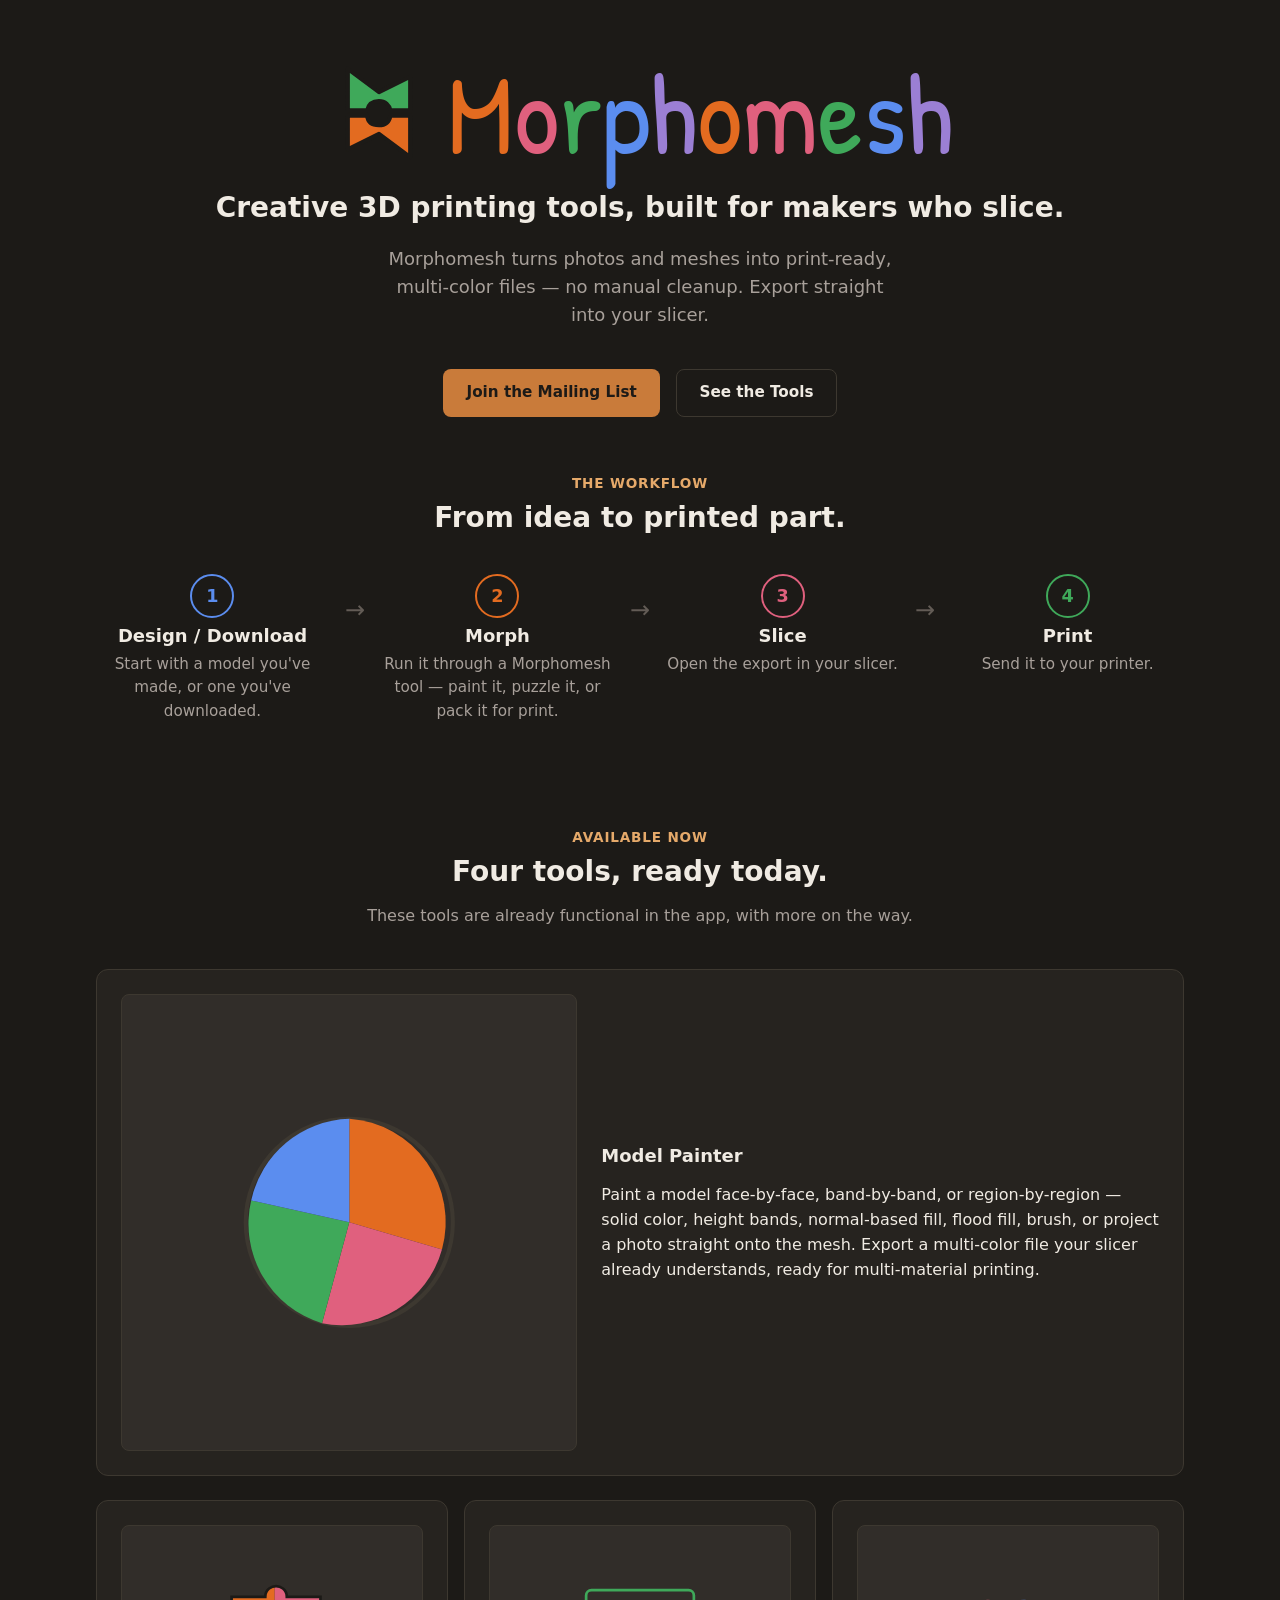
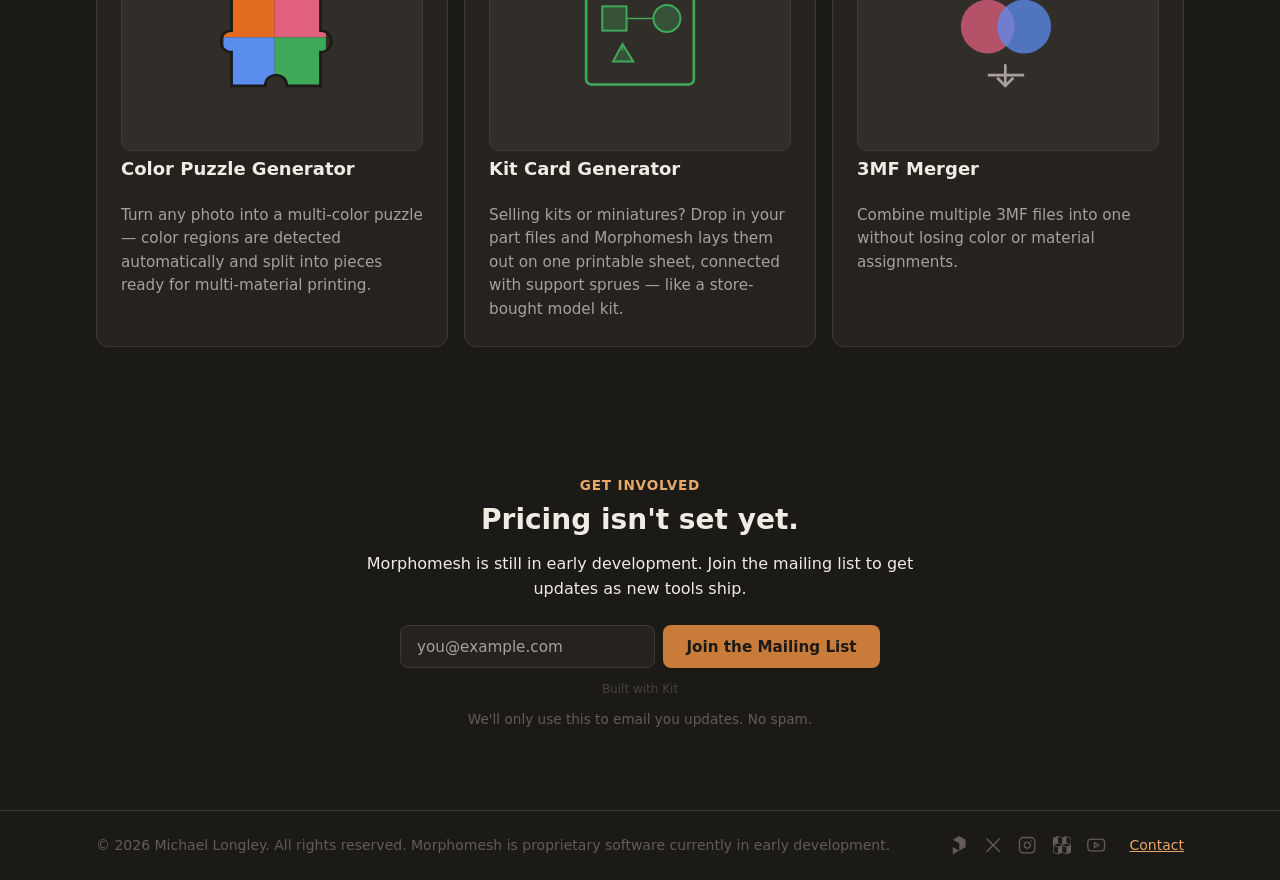
==== index.html @ 38bae223 "Initial commit: morphomesh placeholder marketing site Static no-build-step site ready for GitHub Pag" ====
<!doctype html>
<html lang="en">
<head>
  <meta charset="UTF-8" />
  <meta name="viewport" content="width=device-width, initial-scale=1" />
  <title>Morphomesh — Creative 3D Printing Tools</title>
  <meta name="description" content="Morphomesh is a set of creative 3D printing tools — multi-color painting, photo-to-puzzle, and kit-card layout — built for makers who slice." />

  <!-- Open Graph (og-image asset pending — add assets/og-image.png, 1200x630, once real branding exists) -->
  <meta property="og:title" content="Morphomesh — Creative 3D Printing Tools" />
  <meta property="og:description" content="Creative 3D printing tools: multi-color painting, photo-to-puzzle, and kit-card layout." />
  <meta property="og:type" content="website" />
  <meta name="twitter:card" content="summary" />

  <link rel="icon" type="image/svg+xml" href="assets/favicon-mark.svg" />
  <!-- TODO: add assets/apple-touch-icon.png (180x180) and assets/favicon.ico once real branding/logo exists -->
  <link rel="canonical" href="https://morphomesh.com/" />

  <link rel="preconnect" href="https://fonts.googleapis.com" />
  <link rel="preconnect" href="https://fonts.gstatic.com" crossorigin />
  <link rel="stylesheet" href="https://fonts.googleapis.com/css2?family=Patrick+Hand&display=swap" />

  <link rel="stylesheet" href="css/tokens.css" />
  <link rel="stylesheet" href="css/base.css" />
  <link rel="stylesheet" href="css/layout.css" />
  <link rel="stylesheet" href="css/components.css" />
</head>
<body>
  <a class="skip-link" href="#main">Skip to content</a>

  <header class="site-header">
    <div class="container">
      <a class="brand" href="#top">
        <svg class="brand-mark" viewBox="0 0 400 500" aria-hidden="true" xmlns="http://www.w3.org/2000/svg">
          <g stroke="currentColor" stroke-width="16" stroke-linecap="round" stroke-linejoin="round" fill="none">
            <path d="M 320,240 V 110 L 200,170 80,80 v 160 h 74 c 5.71703,-23.64924 20.8207,-35.92956 45.67351,-35.92956 24.85281,0 40.11394,16.49287 44.32649,35.92956 z" />
            <path d="M 320,260 V 420 L 200,330 80,390 V 260 h 74 c 3.00897,26.35731 20.92062,37.14212 45.77343,37.14212 24.85281,0 39.41223,-10.78481 44.22657,-37.14212 z" />
          </g>
        </svg>
        <span class="brand-wordmark">Morphomesh</span>
      </a>
      <nav class="site-nav" aria-label="Primary">
        <span class="pill">Coming Soon</span>
        <details class="nav-disclosure">
          <summary aria-label="Open navigation">&#9776;</summary>
          <div class="nav-links">
            <a href="#tools">Tools</a>
            <a href="#early-access">Updates</a>
          </div>
        </details>
      </nav>
    </div>
  </header>

  <main id="main">
    <section id="top" class="hero">
      <div class="container hero-container">
        <div class="hero-brand">
          <div class="hero-logo" aria-hidden="true">
            <svg viewBox="0 0 400 500" xmlns="http://www.w3.org/2000/svg">
              <g stroke="var(--mm-charcoal)" stroke-width="16" stroke-linecap="round" stroke-linejoin="round">
                <path d="M 320,240 V 110 L 200,170 80,80 v 160 h 74 c 5.71703,-23.64924 20.8207,-35.92956 45.67351,-35.92956 24.85281,0 40.11394,16.49287 44.32649,35.92956 z" fill="var(--mm-print-teal)" />
                <path d="M 320,260 V 420 L 200,330 80,390 V 260 h 74 c 3.00897,26.35731 20.92062,37.14212 45.77343,37.14212 24.85281,0 39.41223,-10.78481 44.22657,-37.14212 z" fill="var(--mm-print-amber)" />
              </g>
            </svg>
          </div>
          <h1 class="hero-wordmark">
            <span aria-hidden="true"><span>M</span><span>o</span><span>r</span><span>p</span><span>h</span><span>o</span><span>m</span><span>e</span><span>s</span><span>h</span></span>
            <span class="visually-hidden">Morphomesh</span>
          </h1>
        </div>
        <p class="hero-tagline">Creative 3D printing tools, built for makers who slice.</p>
        <p class="hero-desc">Morphomesh turns photos and meshes into print-ready, multi-color files — no manual cleanup. Export straight into your slicer.</p>
        <div class="hero-actions">
          <a class="btn btn-primary" href="#early-access">Join the Mailing List</a>
          <a class="btn btn-secondary" href="#tools">See the Tools</a>
        </div>
      </div>
    </section>

    <section id="workflow">
      <div class="container">
        <div class="section-head">
          <span class="eyebrow">The Workflow</span>
          <h2>From idea to printed part.</h2>
        </div>
        <div class="workflow-steps">
          <div class="workflow-step">
            <span class="workflow-num workflow-num--blue">1</span>
            <h3>Design / Download</h3>
            <p>Start with a model you've made, or one you've downloaded.</p>
          </div>
          <span class="workflow-arrow" aria-hidden="true">&rarr;</span>
          <div class="workflow-step">
            <span class="workflow-num workflow-num--amber">2</span>
            <h3>Morph</h3>
            <p>Run it through a Morphomesh tool — paint it, puzzle it, or pack it for print.</p>
          </div>
          <span class="workflow-arrow" aria-hidden="true">&rarr;</span>
          <div class="workflow-step">
            <span class="workflow-num workflow-num--coral">3</span>
            <h3>Slice</h3>
            <p>Open the export in your slicer.</p>
          </div>
          <span class="workflow-arrow" aria-hidden="true">&rarr;</span>
          <div class="workflow-step">
            <span class="workflow-num workflow-num--teal">4</span>
            <h3>Print</h3>
            <p>Send it to your printer.</p>
          </div>
        </div>
      </div>
    </section>

    <section id="tools">
      <div class="container">
        <div class="section-head">
          <span class="eyebrow">Available Now</span>
          <h2>Four tools, ready today.</h2>
          <p>These tools are already functional in the app, with more on the way.</p>
        </div>

        <div class="card tool-featured">
          <div class="tool-card-art" aria-hidden="true" style="aspect-ratio: 1;">
            <svg viewBox="0 0 100 100" fill="none" xmlns="http://www.w3.org/2000/svg">
              <circle cx="50" cy="50" r="38" fill="none" stroke="var(--border)" stroke-width="1.5" />
              <path d="M50 12 A38 38 0 0 1 84 60 L50 50 Z" fill="var(--mm-print-amber)" />
              <path d="M84 60 A38 38 0 0 1 40 87 L50 50 Z" fill="var(--mm-print-coral)" />
              <path d="M40 87 A38 38 0 0 1 14 42 L50 50 Z" fill="var(--mm-print-teal)" />
              <path d="M14 42 A38 38 0 0 1 50 12 L50 50 Z" fill="var(--mm-print-blue)" />
            </svg>
          </div>
          <div class="tool-card-copy">
            <div class="tool-card-head">
              <h3>Model Painter</h3>
            </div>
            <p>Paint a model face-by-face, band-by-band, or region-by-region — solid color, height bands, normal-based fill, flood fill, brush, or project a photo straight onto the mesh. Export a multi-color file your slicer already understands, ready for multi-material printing.</p>
          </div>
        </div>

        <div class="tool-grid">
          <div class="card tool-card">
            <div class="tool-card-art" aria-hidden="true">
              <svg viewBox="0 0 100 100" xmlns="http://www.w3.org/2000/svg" role="img" aria-label="Illustration representing a multi-color puzzle split into regions">
                <defs>
                  <clipPath id="puzzle-clip">
                    <path d="M20 20h25c0-6 5-8 8-8s8 2 8 8h25v25c6 0 8 5 8 8s-2 8-8 8v25H61c0-6-5-8-8-8s-8 2-8 8H20V61c-6 0-8-5-8-8s2-8 8-8V20z" />
                  </clipPath>
                </defs>
                <g clip-path="url(#puzzle-clip)">
                  <rect x="14" y="12" width="38" height="38" fill="var(--mm-print-amber)" />
                  <rect x="52" y="12" width="38" height="38" fill="var(--mm-print-coral)" />
                  <rect x="14" y="50" width="38" height="38" fill="var(--mm-print-blue)" />
                  <rect x="52" y="50" width="38" height="38" fill="var(--mm-print-teal)" />
                </g>
                <path d="M20 20h25c0-6 5-8 8-8s8 2 8 8h25v25c6 0 8 5 8 8s-2 8-8 8v25H61c0-6-5-8-8-8s-8 2-8 8H20V61c-6 0-8-5-8-8s2-8 8-8V20z" stroke="var(--mm-charcoal)" stroke-width="2" fill="none" />
              </svg>
            </div>
            <div class="tool-card-head">
              <h3>Color Puzzle Generator</h3>
            </div>
            <p>Turn any photo into a multi-color puzzle — color regions are detected automatically and split into pieces ready for multi-material printing.</p>
          </div>

          <div class="card tool-card">
            <div class="tool-card-art tool-card-art--teal" aria-hidden="true">
              <svg viewBox="0 0 100 100" fill="none" xmlns="http://www.w3.org/2000/svg" role="img" aria-label="Illustration representing parts laid out on a printable sheet">
                <rect x="10" y="15" width="80" height="70" rx="4" stroke="currentColor" stroke-width="2" />
                <rect x="22" y="27" width="18" height="18" stroke="currentColor" stroke-width="1.5" fill="currentColor" fill-opacity="0.3" />
                <circle cx="70" cy="36" r="10" stroke="currentColor" stroke-width="1.5" fill="currentColor" fill-opacity="0.3" />
                <polygon points="30,68 45,68 37,55" stroke="currentColor" stroke-width="1.5" fill="currentColor" fill-opacity="0.3" />
                <line x1="40" y1="36" x2="60" y2="36" stroke="currentColor" stroke-width="1" />
                <line x1="37" y1="60" x2="37" y2="55" stroke="currentColor" stroke-width="1" />
              </svg>
            </div>
            <div class="tool-card-head">
              <h3>Kit Card Generator</h3>
            </div>
            <p>Selling kits or miniatures? Drop in your part files and Morphomesh lays them out on one printable sheet, connected with support sprues — like a store-bought model kit.</p>
          </div>

          <div class="card tool-card">
            <div class="tool-card-art" aria-hidden="true">
              <svg viewBox="0 0 100 100" xmlns="http://www.w3.org/2000/svg" role="img" aria-label="Illustration representing two files merging into one">
                <circle cx="35" cy="42" r="20" fill="var(--mm-print-coral)" fill-opacity="0.75" />
                <circle cx="62" cy="42" r="20" fill="var(--mm-print-blue)" fill-opacity="0.75" />
                <path d="M35 78 L62 78" stroke="var(--text-muted)" stroke-width="2" fill="none" />
                <path d="M48 70 l0 16 M42 80 l6 6 6 -6" stroke="var(--text-muted)" stroke-width="2" fill="none" />
              </svg>
            </div>
            <div class="tool-card-head">
              <h3>3MF Merger</h3>
            </div>
            <p>Combine multiple 3MF files into one without losing color or material assignments.</p>
          </div>
        </div>
      </div>
    </section>

    <section id="early-access" class="early-access">
      <div class="container">
        <span class="eyebrow">Get Involved</span>
        <h2>Pricing isn't set yet.</h2>
        <p>Morphomesh is still in early development. Join the mailing list to get updates as new tools ship.</p>

        <script src="https://f.convertkit.com/ckjs/ck.5.js"></script>
        <form action="https://app.kit.com/forms/9769338/subscriptions" class="seva-form formkit-form" method="post" data-sv-form="9769338" data-uid="7a03fa3724" data-format="inline" data-version="5" data-options="{&quot;settings&quot;:{&quot;after_subscribe&quot;:{&quot;action&quot;:&quot;message&quot;,&quot;success_message&quot;:&quot;Success! Now check your email to confirm your subscription.&quot;,&quot;redirect_url&quot;:&quot;&quot;},&quot;analytics&quot;:{&quot;google&quot;:null,&quot;fathom&quot;:null,&quot;facebook&quot;:null,&quot;segment&quot;:null,&quot;pinterest&quot;:null,&quot;sparkloop&quot;:null,&quot;googletagmanager&quot;:null},&quot;modal&quot;:{&quot;trigger&quot;:&quot;timer&quot;,&quot;scroll_percentage&quot;:null,&quot;timer&quot;:5,&quot;devices&quot;:&quot;all&quot;,&quot;show_once_every&quot;:15},&quot;powered_by&quot;:{&quot;show&quot;:true,&quot;url&quot;:&quot;https://kit.com/features/forms?utm_campaign=poweredby&amp;utm_content=form&amp;utm_medium=referral&amp;utm_source=dynamic&quot;},&quot;recaptcha&quot;:{&quot;enabled&quot;:false},&quot;return_visitor&quot;:{&quot;action&quot;:&quot;show&quot;,&quot;custom_content&quot;:&quot;&quot;},&quot;slide_in&quot;:{&quot;display_in&quot;:&quot;bottom_right&quot;,&quot;trigger&quot;:&quot;timer&quot;,&quot;scroll_percentage&quot;:null,&quot;timer&quot;:5,&quot;devices&quot;:&quot;all&quot;,&quot;show_once_every&quot;:15},&quot;sticky_bar&quot;:{&quot;display_in&quot;:&quot;top&quot;,&quot;trigger&quot;:&quot;timer&quot;,&quot;scroll_percentage&quot;:null,&quot;timer&quot;:5,&quot;devices&quot;:&quot;all&quot;,&quot;show_once_every&quot;:15}},&quot;version&quot;:&quot;5&quot;}" min-width="400 500 600 700 800">
          <div data-style="clean">
            <ul class="formkit-alert formkit-alert-error" data-element="errors" data-group="alert"></ul>
            <div data-element="fields" data-stacked="false" class="seva-fields formkit-fields">
              <div class="formkit-field">
                <input class="formkit-input" name="email_address" aria-label="Email Address" placeholder="you@example.com" required type="email">
              </div>
              <button data-element="submit" class="formkit-submit btn btn-primary">
                <span class="formkit-spinner"><span></span><span></span><span></span></span>
                <span>Join the Mailing List</span>
              </button>
            </div>
            <div class="formkit-powered-by-convertkit-container">
              <a href="https://kit.com/features/forms?utm_campaign=poweredby&amp;utm_content=form&amp;utm_medium=referral&amp;utm_source=dynamic" data-element="powered-by" class="formkit-powered-by-convertkit" data-variant="dark" target="_blank" rel="nofollow noopener">Built with Kit</a>
            </div>
          </div>
        </form>
        <p class="privacy-note">We'll only use this to email you updates. No spam.</p>
      </div>
    </section>
  </main>

  <footer class="site-footer">
    <div class="container">
      <span>&copy; <span id="year">2026</span> Michael Longley. All rights reserved. Morphomesh is proprietary software currently in early development.</span>
      <div class="footer-links">
        <div class="social-links" aria-label="Morphomesh on social media">
          <a href="https://www.printables.com/@Morphomesh_5211551" target="_blank" rel="noopener" aria-label="Morphomesh on Printables">
            <svg viewBox="0 0 24.344 35" fill="currentColor" aria-hidden="true">
              <path d="m0 35 12.172-7L0 21ZM12.172 0 0 7l12.172 7v14l12.172-7V7Z" />
            </svg>
          </a>
          <a href="https://x.com/Morphomesh" target="_blank" rel="noopener" aria-label="Morphomesh on X">
            <svg viewBox="0 0 24 24" fill="none" stroke="currentColor" stroke-width="1.75" stroke-linecap="round" stroke-linejoin="round" aria-hidden="true">
              <path d="M4 4 L20 20" />
              <path d="M20 4 L4 20" />
            </svg>
          </a>
          <a href="https://www.instagram.com/morphomesh/" target="_blank" rel="noopener" aria-label="Morphomesh on Instagram">
            <svg viewBox="0 0 24 24" fill="none" stroke="currentColor" stroke-width="1.75" stroke-linecap="round" stroke-linejoin="round" aria-hidden="true">
              <rect x="2" y="2" width="20" height="20" rx="5" />
              <path d="M16 11.37A4 4 0 1 1 12.63 8 4 4 0 0 1 16 11.37z" />
              <line x1="17.5" y1="6.5" x2="17.51" y2="6.5" />
            </svg>
          </a>
          <a href="https://makerworld.com/en/@Morphomesh" target="_blank" rel="noopener" aria-label="Morphomesh on MakerWorld">
            <svg viewBox="0 0 22 22" fill="currentColor" aria-hidden="true">
              <path d="M16.3805 0.123209L21.4423 2.10813L22 2.32835V19.6716L21.4423 19.8919L16.3805 21.8768L16.0613 22L15.7431 21.8768L10.9995 20.0248L6.25693 21.8768L5.93771 22L5.61946 21.8768L0.557664 19.8919L0 19.6716V2.32835L0.557664 2.10813L5.61946 0.123209L5.93771 0L6.25693 0.123209L10.9995 1.97619L15.7431 0.123209L16.0613 0L16.3805 0.123209ZM0.858394 19.0634L5.92019 21.0473V13.8935L0.858394 11.9173V19.0634ZM10.9908 19.0634L16.0526 21.0473V13.8935L10.9908 11.9173V19.0634ZM1.1854 10.9035L0.946959 11.0005L1.1854 11.0975L5.92895 12.9495L10.6725 11.0975L10.9109 11.0005L10.6725 10.9035L5.92895 9.05049L1.1854 10.9035ZM11.31 10.9035L11.0706 11.0005L11.31 11.0975L16.0526 12.9495L20.7961 11.0975L21.0355 11.0005L20.7961 10.9035L16.0526 9.05049L11.31 10.9035ZM5.92019 8.10654L10.982 10.0827V2.92887L5.92019 0.943952V8.10654ZM16.0526 8.10654L21.1144 10.0827V2.92887L16.0526 0.943952V8.10654Z" />
            </svg>
          </a>
          <a href="https://youtube.com/@morphomesh" target="_blank" rel="noopener" aria-label="Morphomesh on YouTube">
            <svg viewBox="0 0 24 24" fill="none" stroke="currentColor" stroke-width="1.75" stroke-linecap="round" stroke-linejoin="round" aria-hidden="true">
              <path d="M22.54 6.42a2.78 2.78 0 0 0-1.94-2C18.88 4 12 4 12 4s-6.88 0-8.6.46a2.78 2.78 0 0 0-1.94 2A29 29 0 0 0 1 11.75a29 29 0 0 0 .46 5.33A2.78 2.78 0 0 0 3.4 19c1.72.46 8.6.46 8.6.46s6.88 0 8.6-.46a2.78 2.78 0 0 0 1.94-2 29 29 0 0 0 .46-5.25 29 29 0 0 0-.46-5.33z" />
              <polygon points="9.75 15.02 15.5 11.75 9.75 8.48 9.75 15.02" />
            </svg>
          </a>
        </div>
        <a href="mailto:morphomesh3d@gmail.com">Contact</a>
      </div>
    </div>
  </footer>

  <script src="js/main.js"></script>
</body>
</html>
---- css/tokens.css ----
/*
 * Morphomesh — Design Tokens (marketing site)
 * Palette ported from the app's own theme so the site matches the real product.
 */

:root {
  /* Shared neutrals */
  --mm-charcoal:    #1C1A17;
  --mm-surface:     #26231F;
  --mm-raised:      #312D29;
  --mm-border:      #3D3830;
  --mm-cream:       #F0EBE3;
  --mm-muted:       #A8A09A;
  --mm-dim:         #635C56;

  /* Forge Amber accent — the brand color, reserved for interactive elements
     (buttons, links, focus states) so it stays consistent with the app */
  --mm-amber:       #C97B3A;
  --mm-amber-deep:  #A8612A;
  --mm-amber-wash:  #3B2A1A;
  --mm-amber-light: #E5A96A;

  /* Print palette — decorative only (illustrations, icons, badges). Never
     used on buttons/links/focus states; those stay Forge Amber, so this
     palette is free to diverge from the app's real theme.
     --mm-print-amber now carries the logo's muted orange (was #C97B3A,
     matching Forge Amber) so the site doesn't carry two competing oranges.
     --mm-print-teal was retired in favor of a muted green (used by the
     logo mark), matched to the rest of the palette's saturation/lightness. */
  --mm-print-amber:  #E36B20;
  --mm-print-coral:  #E0607E;
  --mm-print-teal:   #3FA95A;
  --mm-print-blue:   #5B8DEF;
  --mm-print-violet: #9B7FD4;

  /* Semantic aliases */
  --bg:             var(--mm-charcoal);
  --surface:        var(--mm-surface);
  --surface-raised: var(--mm-raised);
  --border:         var(--mm-border);
  --text:           var(--mm-cream);
  --text-muted:     var(--mm-muted);
  --text-dim:       var(--mm-dim);
  --accent:         var(--mm-amber);
  --accent-hover:   var(--mm-amber-deep);
  --accent-wash:    var(--mm-amber-wash);
  --accent-text:    var(--mm-amber-light);

  /* Type */
  --font-heading: "Inter", "DM Sans", system-ui, sans-serif;
  --font-body: "IBM Plex Sans", "Outfit", system-ui, sans-serif;
  --font-wordmark: "Patrick Hand", "Segoe Print", "Bradley Hand", cursive;

  --radius-box: 0.75rem;
  --radius-btn: 0.5rem;
  --radius-badge: 0.375rem;

  /* Spacing scale */
  --space-1: 0.5rem;
  --space-2: 1rem;
  --space-3: 1.5rem;
  --space-4: 2.5rem;
  --space-5: 4rem;
  --space-6: 6rem;

  color-scheme: dark;
}
---- css/base.css ----
*, *::before, *::after {
  box-sizing: border-box;
}

html {
  -webkit-text-size-adjust: 100%;
}

body {
  margin: 0;
  background: var(--bg);
  color: var(--text);
  font-family: var(--font-body);
  line-height: 1.55;
  font-size: 16px;
}

h1, h2, h3 {
  font-family: var(--font-heading);
  line-height: 1.15;
  margin: 0 0 var(--space-2);
  color: var(--text);
}

h1 { font-size: clamp(2rem, 5vw, 3.5rem); font-weight: 700; }
h2 { font-size: 1.75rem; font-weight: 600; }
h3 { font-size: 1.125rem; font-weight: 600; }

p { margin: 0 0 var(--space-2); }

a {
  color: var(--accent-text);
}

a:hover { color: var(--accent); }

img, svg { max-width: 100%; display: block; }

ul { padding-left: 1.25rem; }

::selection {
  background: var(--accent-wash);
  color: var(--text);
}

/* Focus visibility */
a:focus-visible,
button:focus-visible,
input:focus-visible,
summary:focus-visible {
  outline: 2px solid var(--accent);
  outline-offset: 2px;
}

.skip-link {
  position: absolute;
  left: -999px;
  top: auto;
  background: var(--surface);
  color: var(--text);
  padding: var(--space-1) var(--space-2);
  border-radius: var(--radius-btn);
  border: 1px solid var(--border);
  z-index: 100;
}

.skip-link:focus {
  left: var(--space-2);
  top: var(--space-2);
}

.visually-hidden {
  position: absolute;
  width: 1px;
  height: 1px;
  overflow: hidden;
  clip: rect(0 0 0 0);
  white-space: nowrap;
}
---- css/layout.css ----
.container {
  width: 100%;
  max-width: 1120px;
  margin: 0 auto;
  padding: 0 var(--space-2);
}

section {
  padding: var(--space-5) 0;
}

/* ─── Header ─────────────────────────────────────────────────────────── */

.site-header {
  position: fixed;
  top: 0;
  left: 0;
  right: 0;
  z-index: 50;
  background: rgba(28, 26, 23, 0.9);
  backdrop-filter: blur(8px);
  border-bottom: 1px solid var(--border);
  transform: translateY(-100%);
  opacity: 0;
  visibility: hidden;
  transition: transform 0.25s ease, opacity 0.25s ease, visibility 0s linear 0.25s;
}

.site-header.is-visible {
  transform: translateY(0);
  opacity: 1;
  visibility: visible;
  transition: transform 0.25s ease, opacity 0.25s ease;
}

@media (prefers-reduced-motion: reduce) {
  .site-header {
    transition: none;
  }
}

.site-header .container {
  display: flex;
  align-items: center;
  justify-content: space-between;
  gap: var(--space-2);
  padding-top: var(--space-1);
  padding-bottom: var(--space-1);
}

.brand {
  display: flex;
  align-items: center;
  gap: var(--space-1);
  text-decoration: none;
}

.brand-mark {
  width: 1.35rem;
  height: auto;
  color: var(--text);
  flex: 0 0 auto;
}

.brand-wordmark {
  font-family: var(--font-heading);
  font-weight: 700;
  font-size: 1.25rem;
  color: var(--text);
  letter-spacing: -0.01em;
}

.site-nav {
  display: flex;
  align-items: center;
  gap: var(--space-3);
}

.site-nav a {
  color: var(--text-muted);
  text-decoration: none;
  font-size: 0.95rem;
}

.site-nav a:hover { color: var(--text); }

.nav-disclosure {
  display: none;
}

/* ─── Hero ───────────────────────────────────────────────────────────── */

.hero {
  padding-top: var(--space-4);
  padding-bottom: var(--space-2);
  text-align: center;
}

.hero-container {
  display: flex;
  flex-direction: column;
  align-items: center;
}

.hero-desc {
  color: var(--text-muted);
  font-size: 1.125rem;
  max-width: 44ch;
}

.hero-actions {
  display: flex;
  gap: var(--space-2);
  flex-wrap: wrap;
  justify-content: center;
  margin-top: var(--space-3);
}

/* ─── Grids ──────────────────────────────────────────────────────────── */

.tool-grid {
  display: grid;
  grid-template-columns: repeat(3, 1fr);
  gap: var(--space-2);
  margin-top: var(--space-3);
}

.tool-featured {
  display: grid;
  grid-template-columns: 0.9fr 1.1fr;
  gap: var(--space-3);
  align-items: center;
}

/* ─── Workflow ───────────────────────────────────────────────────────── */

#workflow {
  padding: var(--space-4) 0;
}

.workflow-steps {
  display: flex;
  align-items: flex-start;
  justify-content: center;
  gap: var(--space-2);
}

.workflow-step {
  flex: 1;
  min-width: 0;
  text-align: center;
}

.workflow-step p {
  color: var(--text-muted);
  font-size: 0.95rem;
  margin: 0;
}

.workflow-arrow {
  color: var(--text-dim);
  font-size: 1.5rem;
  padding-top: 1.1rem;
  flex: 0 0 auto;
}

/* ─── Early access ───────────────────────────────────────────────────── */

.early-access {
  text-align: center;
}

.early-access .container {
  max-width: 640px;
}

/* ─── Footer ─────────────────────────────────────────────────────────── */

.site-footer {
  border-top: 1px solid var(--border);
  padding: var(--space-3) 0;
  color: var(--text-dim);
  font-size: 0.875rem;
}

.site-footer .container {
  display: flex;
  justify-content: space-between;
  align-items: center;
  gap: var(--space-2);
  flex-wrap: wrap;
}

.footer-links {
  display: flex;
  align-items: center;
  gap: var(--space-3);
}

.social-links {
  display: flex;
  align-items: center;
  gap: var(--space-2);
}

.social-links a {
  display: inline-flex;
  color: var(--text-dim);
  transition: color 0.15s ease;
}

.social-links a:hover,
.social-links a:focus-visible {
  color: var(--accent);
}

.social-links svg {
  width: 1.15rem;
  height: 1.15rem;
}

/* ─── Responsive ─────────────────────────────────────────────────────── */

@media (max-width: 960px) {
  .tool-grid { grid-template-columns: repeat(2, 1fr); }
}

@media (max-width: 640px) {
  .hero {
    padding-top: var(--space-3);
  }
  .hero-logo { width: 4rem; }
  .tool-grid { grid-template-columns: 1fr; }
  .tool-featured { grid-template-columns: 1fr; }

  .workflow-steps {
    flex-direction: column;
    align-items: stretch;
  }
  .workflow-arrow {
    transform: rotate(90deg);
    padding: 0;
    align-self: center;
  }

  .site-nav {
    position: relative;
  }
  .nav-disclosure {
    display: block;
  }
  .nav-disclosure summary {
    list-style: none;
    cursor: pointer;
    color: var(--text);
    font-size: 1.25rem;
    padding: var(--space-1);
  }
  .nav-disclosure summary::-webkit-details-marker { display: none; }
  .nav-disclosure[open] .nav-links {
    display: flex;
  }
  .nav-links {
    display: none;
    flex-direction: column;
    position: absolute;
    right: 0;
    top: 100%;
    background: var(--surface);
    border: 1px solid var(--border);
    border-radius: var(--radius-box);
    padding: var(--space-2);
    gap: var(--space-2);
    min-width: 160px;
  }
}

@media (min-width: 641px) {
  .nav-disclosure summary { display: none; }
  .nav-links {
    display: flex;
    gap: var(--space-3);
  }
}
---- css/components.css ----
.hero-brand {
  display: flex;
  align-items: center;
  justify-content: center;
  gap: var(--space-2);
  flex-wrap: wrap;
  margin: var(--space-1) 0;
}

.hero-wordmark {
  font-family: var(--font-wordmark);
  font-size: clamp(3rem, 11vw, 7rem);
  font-weight: 400;
  letter-spacing: normal;
  margin: 0;
  line-height: 1;
}

.hero-wordmark span span:nth-child(5n+1) { color: var(--mm-print-amber); }
.hero-wordmark span span:nth-child(5n+2) { color: var(--mm-print-coral); }
.hero-wordmark span span:nth-child(5n+3) { color: var(--mm-print-teal); }
.hero-wordmark span span:nth-child(5n+4) { color: var(--mm-print-blue); }
.hero-wordmark span span:nth-child(5n)   { color: var(--mm-print-violet); }

.hero-logo {
  width: clamp(3.75rem, 11vw, 6.5rem);
  flex: 0 0 auto;
}

.hero-tagline {
  font-family: var(--font-heading);
  font-weight: 600;
  font-size: clamp(1.25rem, 3vw, 1.75rem);
  color: var(--text);
  margin: 0 0 var(--space-2);
}

.pill {
  display: inline-flex;
  align-items: center;
  gap: 0.35rem;
  background: var(--accent-wash);
  color: var(--accent-text);
  border: 1px solid var(--accent);
  border-radius: var(--radius-badge);
  padding: 0.15rem 0.6rem;
  font-size: 0.8rem;
  font-weight: 600;
  white-space: nowrap;
}

.pill-muted {
  background: var(--surface-raised);
  color: var(--text-muted);
  border-color: var(--border);
}

.btn {
  display: inline-flex;
  align-items: center;
  justify-content: center;
  gap: 0.5rem;
  border-radius: var(--radius-btn);
  padding: 0.7rem 1.4rem;
  font-family: var(--font-heading);
  font-weight: 600;
  font-size: 0.95rem;
  text-decoration: none;
  border: 1px solid transparent;
  cursor: pointer;
  transition: background-color 0.15s ease, border-color 0.15s ease, color 0.15s ease;
}

.btn-primary {
  background: var(--accent);
  color: var(--mm-charcoal);
}

.btn-primary:hover {
  background: var(--accent-hover);
  color: var(--mm-charcoal);
}

.btn-secondary {
  background: transparent;
  color: var(--text);
  border-color: var(--border);
}

.btn-secondary:hover {
  border-color: var(--accent);
  color: var(--accent-text);
}

.card {
  background: var(--surface);
  border: 1px solid var(--border);
  border-radius: var(--radius-box);
  padding: var(--space-3);
}

.tool-card {
  display: flex;
  flex-direction: column;
  gap: var(--space-1);
}

.tool-card-art {
  aspect-ratio: 4 / 3;
  background: var(--surface-raised);
  border: 1px solid var(--border);
  border-radius: var(--radius-btn);
  display: flex;
  align-items: center;
  justify-content: center;
  overflow: hidden;
}

.tool-card-art svg {
  width: 60%;
  height: 60%;
  color: var(--accent);
}

.tool-card-art--amber  svg { color: var(--mm-print-amber); }
.tool-card-art--coral  svg { color: var(--mm-print-coral); }
.tool-card-art--teal   svg { color: var(--mm-print-teal); }
.tool-card-art--blue   svg { color: var(--mm-print-blue); }
.tool-card-art--violet svg { color: var(--mm-print-violet); }

.tool-card-head {
  display: flex;
  align-items: center;
  justify-content: space-between;
  gap: var(--space-1);
}

.tool-card p {
  color: var(--text-muted);
  font-size: 0.95rem;
  margin: 0;
}

.section-head {
  text-align: center;
  max-width: 640px;
  margin: 0 auto var(--space-4);
}

.section-head p {
  color: var(--text-muted);
}

.eyebrow {
  display: block;
  color: var(--accent-text);
  font-family: var(--font-heading);
  font-weight: 600;
  font-size: 0.85rem;
  letter-spacing: 0.06em;
  text-transform: uppercase;
  margin-bottom: var(--space-1);
}

.privacy-note {
  color: var(--text-dim);
  font-size: 0.85rem;
  margin-top: var(--space-1);
}

.workflow-num {
  display: inline-flex;
  align-items: center;
  justify-content: center;
  width: 2.75rem;
  height: 2.75rem;
  border-radius: 50%;
  border: 2px solid currentColor;
  font-family: var(--font-heading);
  font-weight: 700;
  font-size: 1.1rem;
  margin-bottom: var(--space-1);
}

.workflow-num--amber { color: var(--mm-print-amber); }
.workflow-num--coral { color: var(--mm-print-coral); }
.workflow-num--teal  { color: var(--mm-print-teal); }
.workflow-num--blue  { color: var(--mm-print-blue); }

.workflow-step h3 { margin-bottom: 0.35rem; }

/* ─── Kit signup form ────────────────────────────────────────────────── */

.formkit-form {
  max-width: 480px;
  margin: var(--space-3) auto 0;
  text-align: left;
}

.formkit-alert {
  display: none;
  list-style: none;
  margin: 0 0 var(--space-1);
  padding: 0.6rem 0.9rem;
  border-radius: var(--radius-btn);
  font-size: 0.85rem;
}

.formkit-alert:not(:empty) {
  display: block;
}

.formkit-alert-error {
  background: var(--surface-raised);
  border: 1px solid var(--mm-print-coral);
  color: var(--mm-print-coral);
}

.formkit-alert-success {
  background: var(--surface-raised);
  border: 1px solid var(--accent);
  color: var(--accent-text);
}

.formkit-fields {
  display: flex;
  gap: var(--space-1);
  flex-wrap: wrap;
}

.formkit-field {
  flex: 1 1 220px;
}

.formkit-input {
  width: 100%;
  background: var(--surface);
  color: var(--text);
  border: 1px solid var(--border);
  border-radius: var(--radius-btn);
  padding: 0.7rem 1rem;
  font-family: var(--font-body);
  font-size: 0.95rem;
}

.formkit-input::placeholder {
  color: var(--text-muted);
}

.formkit-input:focus {
  outline: none;
  border-color: var(--accent);
}

.formkit-submit {
  position: relative;
  flex: 0 0 auto;
}

.formkit-submit[data-active] span:last-child {
  opacity: 0;
}

.formkit-spinner {
  display: none;
  align-items: center;
  justify-content: center;
  gap: 0.25rem;
  position: absolute;
  inset: 0;
}

.formkit-submit[data-active] .formkit-spinner {
  display: flex;
}

.formkit-spinner span {
  width: 6px;
  height: 6px;
  border-radius: 50%;
  background: currentColor;
  animation: formkit-bounce 1.4s infinite ease-in-out both;
}

.formkit-spinner span:nth-child(1) { animation-delay: -0.32s; }
.formkit-spinner span:nth-child(2) { animation-delay: -0.16s; }

@keyframes formkit-bounce {
  0%, 80%, 100% { transform: scale(0); }
  40% { transform: scale(1); }
}

.formkit-powered-by-convertkit-container {
  margin-top: var(--space-1);
  text-align: center;
  opacity: 0.6;
}

.formkit-powered-by-convertkit-container a {
  color: var(--text-dim);
  font-size: 0.75rem;
  text-decoration: none;
}
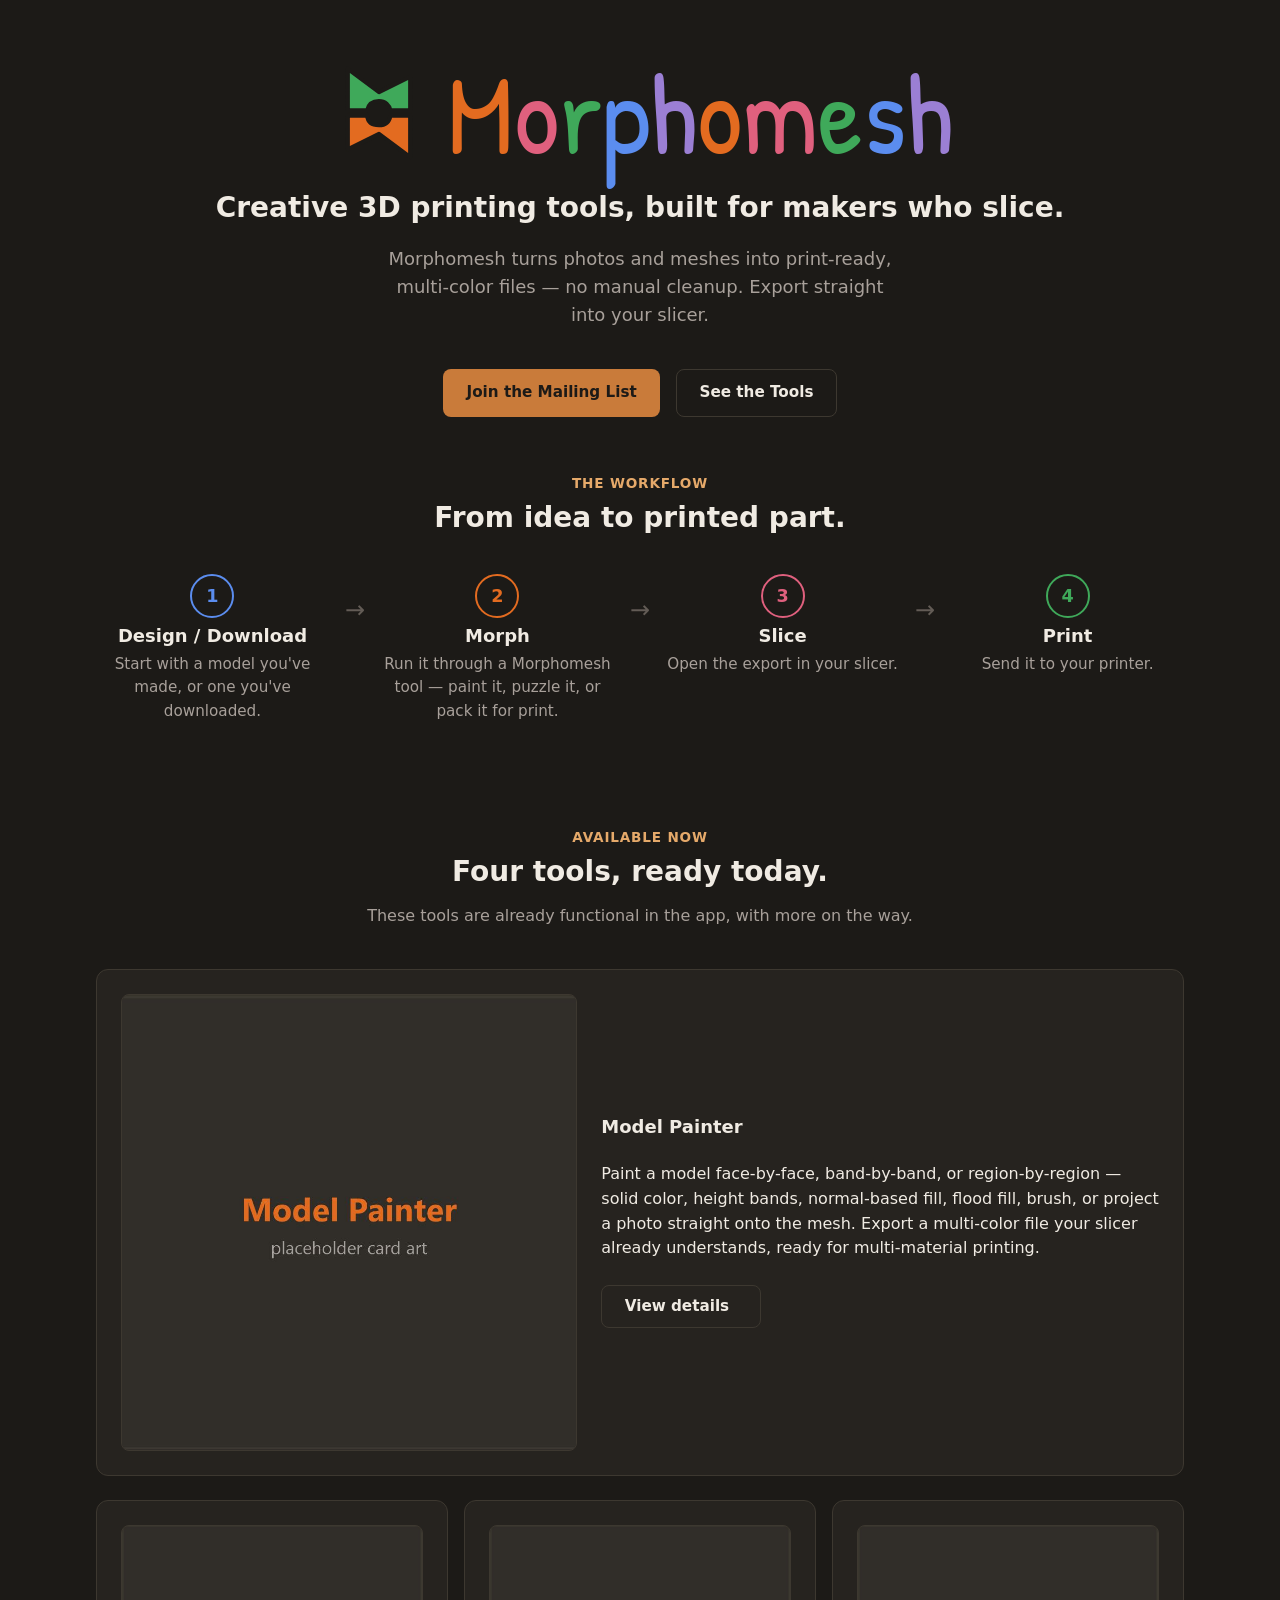
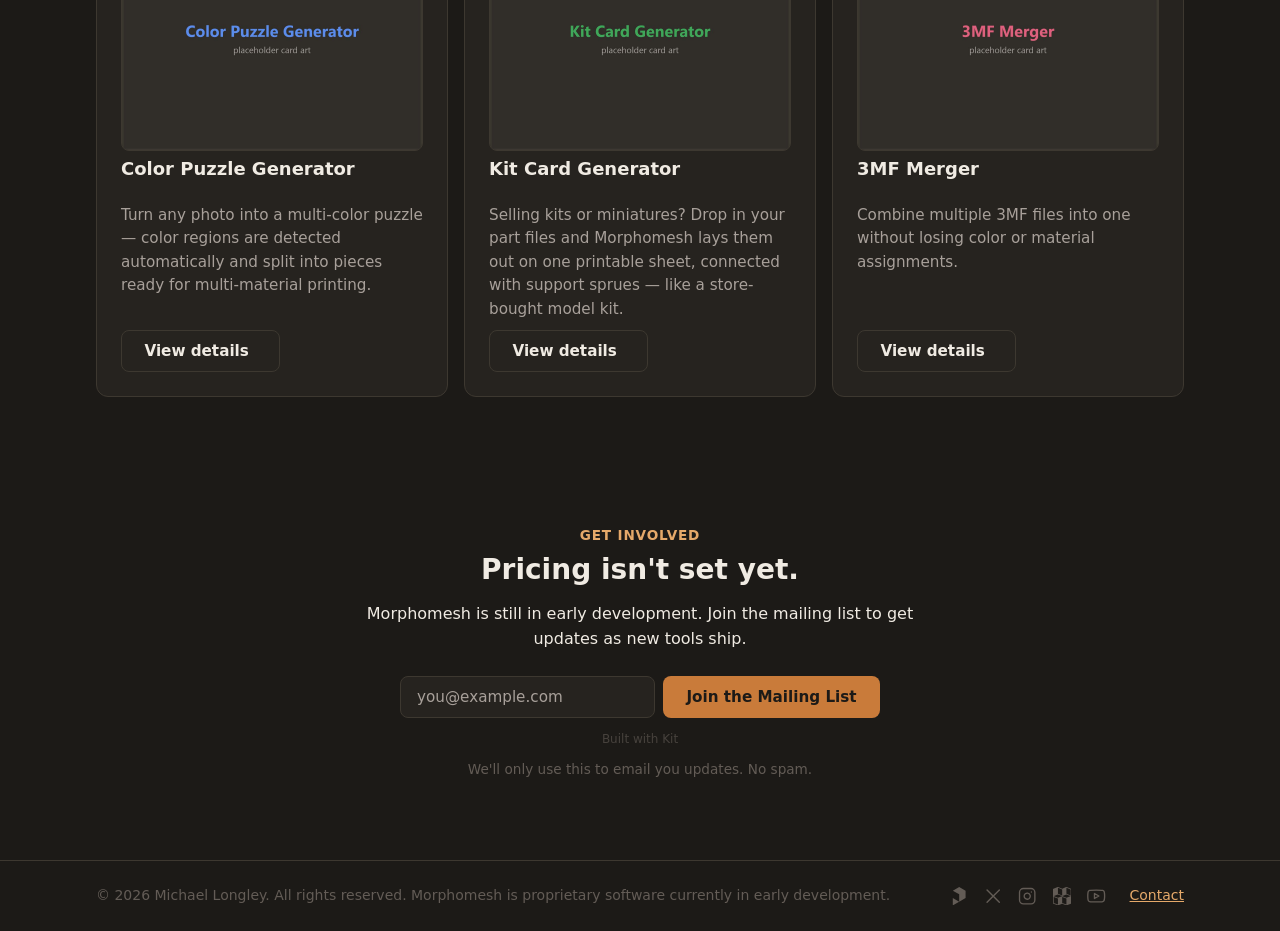
==== commit eda6a0db: "Add interactive tool card modals with placeholder media Cards now show a video/image preview (playin" ====
--- a/index.html
+++ b/index.html
@@ -122,80 +122,152 @@
 
         <div class="card tool-featured">
           <div class="tool-card-art" aria-hidden="true" style="aspect-ratio: 1;">
-            <svg viewBox="0 0 100 100" fill="none" xmlns="http://www.w3.org/2000/svg">
-              <circle cx="50" cy="50" r="38" fill="none" stroke="var(--border)" stroke-width="1.5" />
-              <path d="M50 12 A38 38 0 0 1 84 60 L50 50 Z" fill="var(--mm-print-amber)" />
-              <path d="M84 60 A38 38 0 0 1 40 87 L50 50 Z" fill="var(--mm-print-coral)" />
-              <path d="M40 87 A38 38 0 0 1 14 42 L50 50 Z" fill="var(--mm-print-teal)" />
-              <path d="M14 42 A38 38 0 0 1 50 12 L50 50 Z" fill="var(--mm-print-blue)" />
-            </svg>
+            <video class="tool-card-media" data-role="video"
+                   poster="assets/tools/model-painter/card.jpg"
+                   muted loop playsinline preload="metadata">
+              <source src="assets/tools/model-painter/final-clip.mp4" type="video/mp4">
+            </video>
+            <img class="tool-card-media tool-card-media-fallback"
+                 src="assets/tools/model-painter/card.jpg" alt="">
           </div>
           <div class="tool-card-copy">
             <div class="tool-card-head">
               <h3>Model Painter</h3>
             </div>
             <p>Paint a model face-by-face, band-by-band, or region-by-region — solid color, height bands, normal-based fill, flood fill, brush, or project a photo straight onto the mesh. Export a multi-color file your slicer already understands, ready for multi-material printing.</p>
+            <button type="button" class="btn btn-secondary tool-card-trigger" data-tool="model-painter">
+              View details<span class="visually-hidden"> for Model Painter</span>
+            </button>
           </div>
         </div>
 
         <div class="tool-grid">
           <div class="card tool-card">
             <div class="tool-card-art" aria-hidden="true">
-              <svg viewBox="0 0 100 100" xmlns="http://www.w3.org/2000/svg" role="img" aria-label="Illustration representing a multi-color puzzle split into regions">
-                <defs>
-                  <clipPath id="puzzle-clip">
-                    <path d="M20 20h25c0-6 5-8 8-8s8 2 8 8h25v25c6 0 8 5 8 8s-2 8-8 8v25H61c0-6-5-8-8-8s-8 2-8 8H20V61c-6 0-8-5-8-8s2-8 8-8V20z" />
-                  </clipPath>
-                </defs>
-                <g clip-path="url(#puzzle-clip)">
-                  <rect x="14" y="12" width="38" height="38" fill="var(--mm-print-amber)" />
-                  <rect x="52" y="12" width="38" height="38" fill="var(--mm-print-coral)" />
-                  <rect x="14" y="50" width="38" height="38" fill="var(--mm-print-blue)" />
-                  <rect x="52" y="50" width="38" height="38" fill="var(--mm-print-teal)" />
-                </g>
-                <path d="M20 20h25c0-6 5-8 8-8s8 2 8 8h25v25c6 0 8 5 8 8s-2 8-8 8v25H61c0-6-5-8-8-8s-8 2-8 8H20V61c-6 0-8-5-8-8s2-8 8-8V20z" stroke="var(--mm-charcoal)" stroke-width="2" fill="none" />
-              </svg>
+              <video class="tool-card-media" data-role="video"
+                     poster="assets/tools/color-puzzle-generator/card.jpg"
+                     muted loop playsinline preload="metadata">
+                <source src="assets/tools/color-puzzle-generator/final-clip.mp4" type="video/mp4">
+              </video>
+              <img class="tool-card-media tool-card-media-fallback"
+                   src="assets/tools/color-puzzle-generator/card.jpg" alt="">
             </div>
             <div class="tool-card-head">
               <h3>Color Puzzle Generator</h3>
             </div>
             <p>Turn any photo into a multi-color puzzle — color regions are detected automatically and split into pieces ready for multi-material printing.</p>
+            <button type="button" class="btn btn-secondary tool-card-trigger" data-tool="color-puzzle-generator">
+              View details<span class="visually-hidden"> for Color Puzzle Generator</span>
+            </button>
           </div>
 
           <div class="card tool-card">
-            <div class="tool-card-art tool-card-art--teal" aria-hidden="true">
-              <svg viewBox="0 0 100 100" fill="none" xmlns="http://www.w3.org/2000/svg" role="img" aria-label="Illustration representing parts laid out on a printable sheet">
-                <rect x="10" y="15" width="80" height="70" rx="4" stroke="currentColor" stroke-width="2" />
-                <rect x="22" y="27" width="18" height="18" stroke="currentColor" stroke-width="1.5" fill="currentColor" fill-opacity="0.3" />
-                <circle cx="70" cy="36" r="10" stroke="currentColor" stroke-width="1.5" fill="currentColor" fill-opacity="0.3" />
-                <polygon points="30,68 45,68 37,55" stroke="currentColor" stroke-width="1.5" fill="currentColor" fill-opacity="0.3" />
-                <line x1="40" y1="36" x2="60" y2="36" stroke="currentColor" stroke-width="1" />
-                <line x1="37" y1="60" x2="37" y2="55" stroke="currentColor" stroke-width="1" />
-              </svg>
+            <div class="tool-card-art" aria-hidden="true">
+              <video class="tool-card-media" data-role="video"
+                     poster="assets/tools/kit-card-generator/card.jpg"
+                     muted loop playsinline preload="metadata">
+                <source src="assets/tools/kit-card-generator/final-clip.mp4" type="video/mp4">
+              </video>
+              <img class="tool-card-media tool-card-media-fallback"
+                   src="assets/tools/kit-card-generator/card.jpg" alt="">
             </div>
             <div class="tool-card-head">
               <h3>Kit Card Generator</h3>
             </div>
             <p>Selling kits or miniatures? Drop in your part files and Morphomesh lays them out on one printable sheet, connected with support sprues — like a store-bought model kit.</p>
+            <button type="button" class="btn btn-secondary tool-card-trigger" data-tool="kit-card-generator">
+              View details<span class="visually-hidden"> for Kit Card Generator</span>
+            </button>
           </div>
 
           <div class="card tool-card">
             <div class="tool-card-art" aria-hidden="true">
-              <svg viewBox="0 0 100 100" xmlns="http://www.w3.org/2000/svg" role="img" aria-label="Illustration representing two files merging into one">
-                <circle cx="35" cy="42" r="20" fill="var(--mm-print-coral)" fill-opacity="0.75" />
-                <circle cx="62" cy="42" r="20" fill="var(--mm-print-blue)" fill-opacity="0.75" />
-                <path d="M35 78 L62 78" stroke="var(--text-muted)" stroke-width="2" fill="none" />
-                <path d="M48 70 l0 16 M42 80 l6 6 6 -6" stroke="var(--text-muted)" stroke-width="2" fill="none" />
-              </svg>
+              <video class="tool-card-media" data-role="video"
+                     poster="assets/tools/3mf-merger/card.jpg"
+                     muted loop playsinline preload="metadata">
+                <source src="assets/tools/3mf-merger/final-clip.mp4" type="video/mp4">
+              </video>
+              <img class="tool-card-media tool-card-media-fallback"
+                   src="assets/tools/3mf-merger/card.jpg" alt="">
             </div>
             <div class="tool-card-head">
               <h3>3MF Merger</h3>
             </div>
             <p>Combine multiple 3MF files into one without losing color or material assignments.</p>
+            <button type="button" class="btn btn-secondary tool-card-trigger" data-tool="3mf-merger">
+              View details<span class="visually-hidden"> for 3MF Merger</span>
+            </button>
           </div>
         </div>
       </div>
     </section>
+
+    <dialog id="tool-modal" class="tool-modal">
+      <form method="dialog" class="tool-modal-inner">
+        <button type="submit" class="tool-modal-close" aria-label="Close">&times;</button>
+        <div class="tool-modal-body"><!-- template content cloned in here by JS --></div>
+      </form>
+    </dialog>
+
+    <template id="tpl-model-painter">
+      <h2 id="modal-title-model-painter">Model Painter</h2>
+      <p class="modal-description">[Add expanded description for Model Painter]</p>
+      <div class="modal-gallery">
+        <img src="assets/tools/model-painter/gallery-1.jpg" alt="[Add alt text for Model Painter gallery image 1]">
+        <img src="assets/tools/model-painter/gallery-2.jpg" alt="[Add alt text for Model Painter gallery image 2]">
+        <img src="assets/tools/model-painter/gallery-3.jpg" alt="[Add alt text for Model Painter gallery image 3]">
+      </div>
+      <div class="modal-video">
+        <video controls preload="none" poster="assets/tools/model-painter/card.jpg">
+          <source src="assets/tools/model-painter/final-clip.mp4" type="video/mp4">
+        </video>
+      </div>
+    </template>
+
+    <template id="tpl-color-puzzle-generator">
+      <h2 id="modal-title-color-puzzle-generator">Color Puzzle Generator</h2>
+      <p class="modal-description">[Add expanded description for Color Puzzle Generator]</p>
+      <div class="modal-gallery">
+        <img src="assets/tools/color-puzzle-generator/gallery-1.jpg" alt="[Add alt text for Color Puzzle Generator gallery image 1]">
+        <img src="assets/tools/color-puzzle-generator/gallery-2.jpg" alt="[Add alt text for Color Puzzle Generator gallery image 2]">
+        <img src="assets/tools/color-puzzle-generator/gallery-3.jpg" alt="[Add alt text for Color Puzzle Generator gallery image 3]">
+      </div>
+      <div class="modal-video">
+        <video controls preload="none" poster="assets/tools/color-puzzle-generator/card.jpg">
+          <source src="assets/tools/color-puzzle-generator/final-clip.mp4" type="video/mp4">
+        </video>
+      </div>
+    </template>
+
+    <template id="tpl-kit-card-generator">
+      <h2 id="modal-title-kit-card-generator">Kit Card Generator</h2>
+      <p class="modal-description">[Add expanded description for Kit Card Generator]</p>
+      <div class="modal-gallery">
+        <img src="assets/tools/kit-card-generator/gallery-1.jpg" alt="[Add alt text for Kit Card Generator gallery image 1]">
+        <img src="assets/tools/kit-card-generator/gallery-2.jpg" alt="[Add alt text for Kit Card Generator gallery image 2]">
+        <img src="assets/tools/kit-card-generator/gallery-3.jpg" alt="[Add alt text for Kit Card Generator gallery image 3]">
+      </div>
+      <div class="modal-video">
+        <video controls preload="none" poster="assets/tools/kit-card-generator/card.jpg">
+          <source src="assets/tools/kit-card-generator/final-clip.mp4" type="video/mp4">
+        </video>
+      </div>
+    </template>
+
+    <template id="tpl-3mf-merger">
+      <h2 id="modal-title-3mf-merger">3MF Merger</h2>
+      <p class="modal-description">[Add expanded description for 3MF Merger]</p>
+      <div class="modal-gallery">
+        <img src="assets/tools/3mf-merger/gallery-1.jpg" alt="[Add alt text for 3MF Merger gallery image 1]">
+        <img src="assets/tools/3mf-merger/gallery-2.jpg" alt="[Add alt text for 3MF Merger gallery image 2]">
+        <img src="assets/tools/3mf-merger/gallery-3.jpg" alt="[Add alt text for 3MF Merger gallery image 3]">
+      </div>
+      <div class="modal-video">
+        <video controls preload="none" poster="assets/tools/3mf-merger/card.jpg">
+          <source src="assets/tools/3mf-merger/final-clip.mp4" type="video/mp4">
+        </video>
+      </div>
+    </template>
 
     <section id="early-access" class="early-access">
       <div class="container">
--- a/css/layout.css
+++ b/css/layout.css
@@ -225,6 +225,10 @@
   .tool-grid { grid-template-columns: repeat(2, 1fr); }
 }
 
+body.modal-open {
+  overflow: hidden;
+}
+
 @media (max-width: 640px) {
   .hero {
     padding-top: var(--space-3);
@@ -232,6 +236,7 @@
   .hero-logo { width: 4rem; }
   .tool-grid { grid-template-columns: 1fr; }
   .tool-featured { grid-template-columns: 1fr; }
+  .modal-gallery { grid-template-columns: repeat(2, 1fr); }
 
   .workflow-steps {
     flex-direction: column;
--- a/css/components.css
+++ b/css/components.css
@@ -105,28 +105,40 @@
   gap: var(--space-1);
 }
 
+.tool-card-copy {
+  display: flex;
+  flex-direction: column;
+  gap: var(--space-1);
+}
+
 .tool-card-art {
+  position: relative;
   aspect-ratio: 4 / 3;
   background: var(--surface-raised);
   border: 1px solid var(--border);
   border-radius: var(--radius-btn);
-  display: flex;
-  align-items: center;
-  justify-content: center;
   overflow: hidden;
 }
 
-.tool-card-art svg {
-  width: 60%;
-  height: 60%;
-  color: var(--accent);
-}
-
-.tool-card-art--amber  svg { color: var(--mm-print-amber); }
-.tool-card-art--coral  svg { color: var(--mm-print-coral); }
-.tool-card-art--teal   svg { color: var(--mm-print-teal); }
-.tool-card-art--blue   svg { color: var(--mm-print-blue); }
-.tool-card-art--violet svg { color: var(--mm-print-violet); }
+.tool-card-media {
+  position: absolute;
+  inset: 0;
+  width: 100%;
+  height: 100%;
+  object-fit: cover;
+}
+
+.tool-card-media-fallback {
+  display: none;
+}
+
+.tool-card-media.is-hidden {
+  display: none;
+}
+
+.tool-card-media-fallback.is-visible {
+  display: block;
+}
 
 .tool-card-head {
   display: flex;
@@ -139,6 +151,11 @@
   color: var(--text-muted);
   font-size: 0.95rem;
   margin: 0;
+}
+
+.tool-card-trigger {
+  margin-top: auto;
+  align-self: flex-start;
 }
 
 .section-head {
@@ -301,3 +318,81 @@
   font-size: 0.75rem;
   text-decoration: none;
 }
+
+/* ─── Tool detail modal ──────────────────────────────────────────────── */
+
+.tool-modal {
+  background: var(--surface);
+  color: var(--text);
+  border: 1px solid var(--border);
+  border-radius: var(--radius-box);
+  padding: 0;
+  width: min(90vw, 640px);
+  max-height: 85vh;
+}
+
+.tool-modal::backdrop {
+  background: color-mix(in srgb, var(--mm-charcoal) 80%, transparent);
+}
+
+.tool-modal-inner {
+  display: flex;
+  flex-direction: column;
+  gap: var(--space-2);
+  padding: var(--space-3);
+  max-height: 85vh;
+  overflow-y: auto;
+  position: relative;
+}
+
+.tool-modal-close {
+  position: absolute;
+  top: var(--space-2);
+  right: var(--space-2);
+  width: 2rem;
+  height: 2rem;
+  border-radius: 50%;
+  border: 1px solid var(--border);
+  background: var(--surface-raised);
+  color: var(--text);
+  font-size: 1.1rem;
+  line-height: 1;
+  cursor: pointer;
+}
+
+.tool-modal-close:hover {
+  border-color: var(--accent);
+  color: var(--accent-text);
+}
+
+.modal-description {
+  color: var(--text-muted);
+}
+
+.modal-gallery {
+  display: grid;
+  grid-template-columns: repeat(3, 1fr);
+  gap: var(--space-1);
+}
+
+.modal-gallery img {
+  width: 100%;
+  aspect-ratio: 4 / 3;
+  object-fit: cover;
+  border: 1px solid var(--border);
+  border-radius: var(--radius-btn);
+}
+
+.modal-video {
+  aspect-ratio: 16 / 9;
+  background: var(--surface-raised);
+  border: 1px solid var(--border);
+  border-radius: var(--radius-btn);
+  overflow: hidden;
+}
+
+.modal-video video {
+  width: 100%;
+  height: 100%;
+  object-fit: cover;
+}
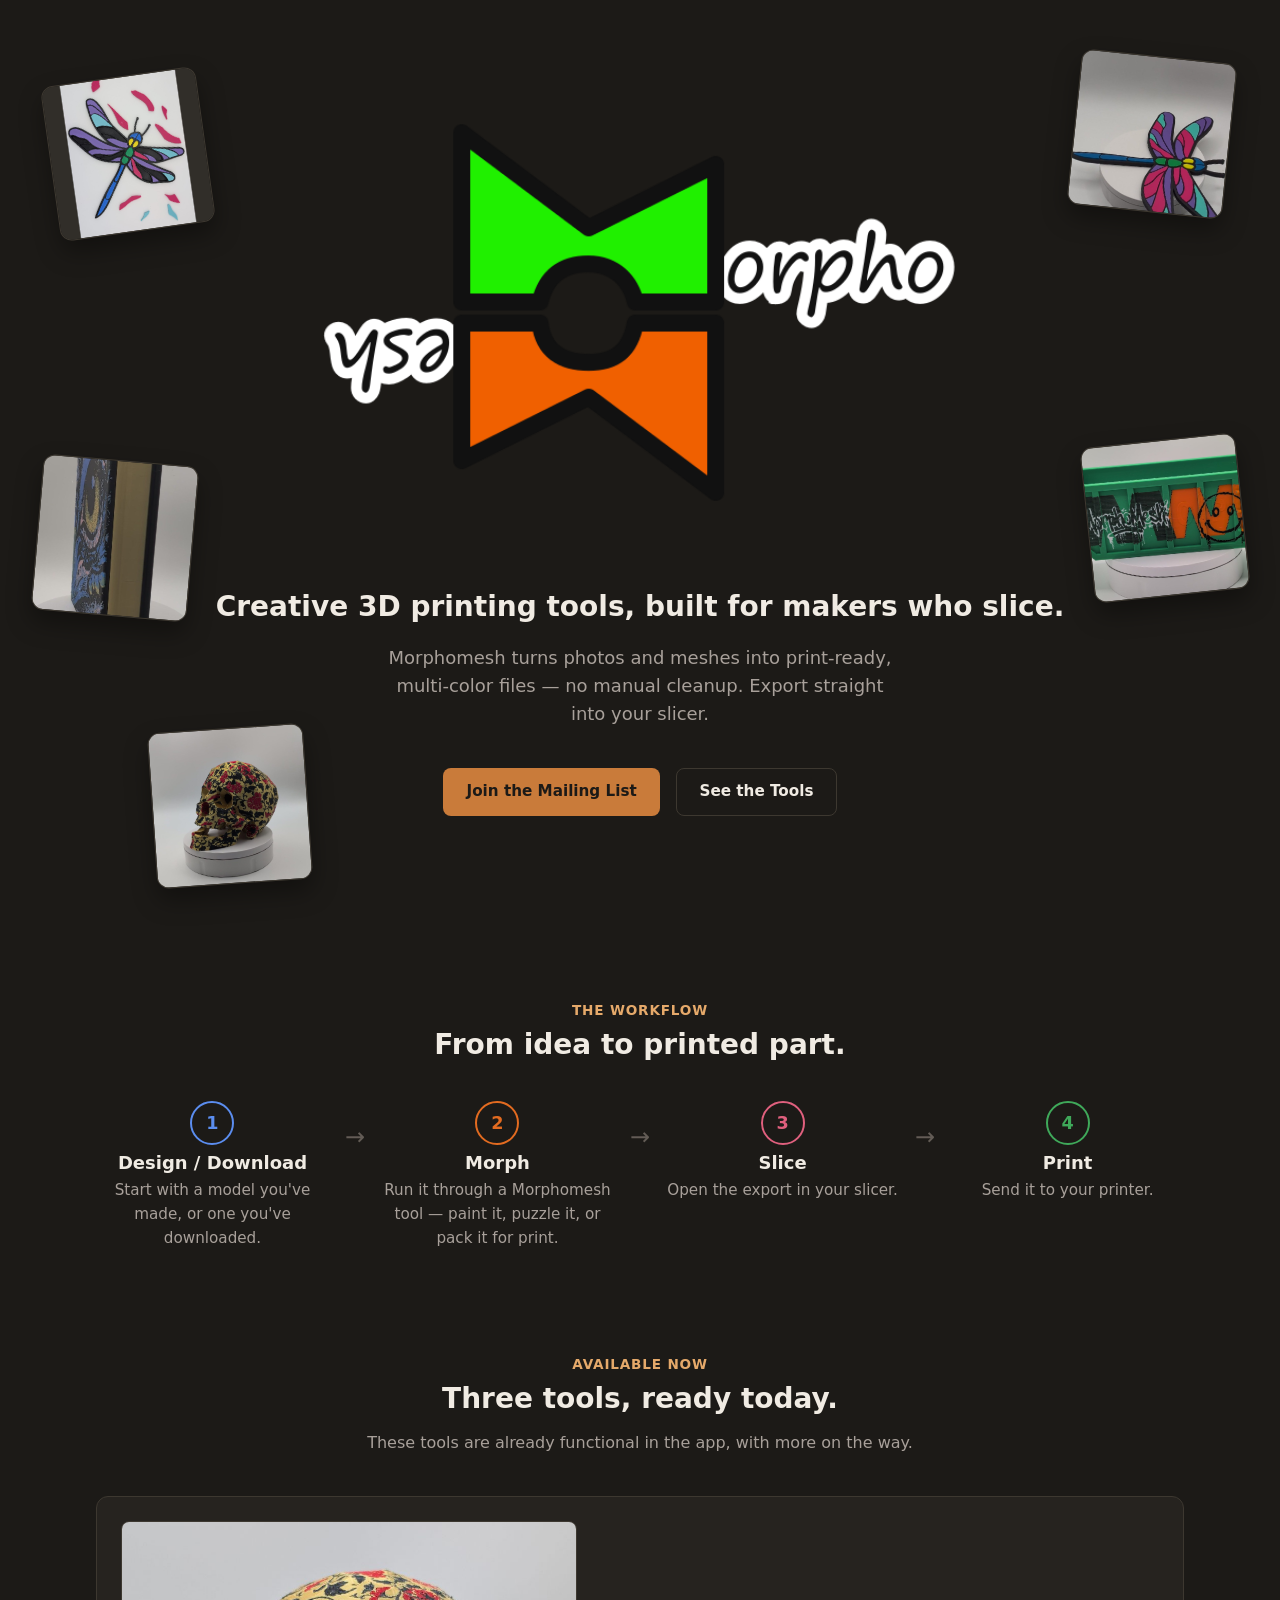
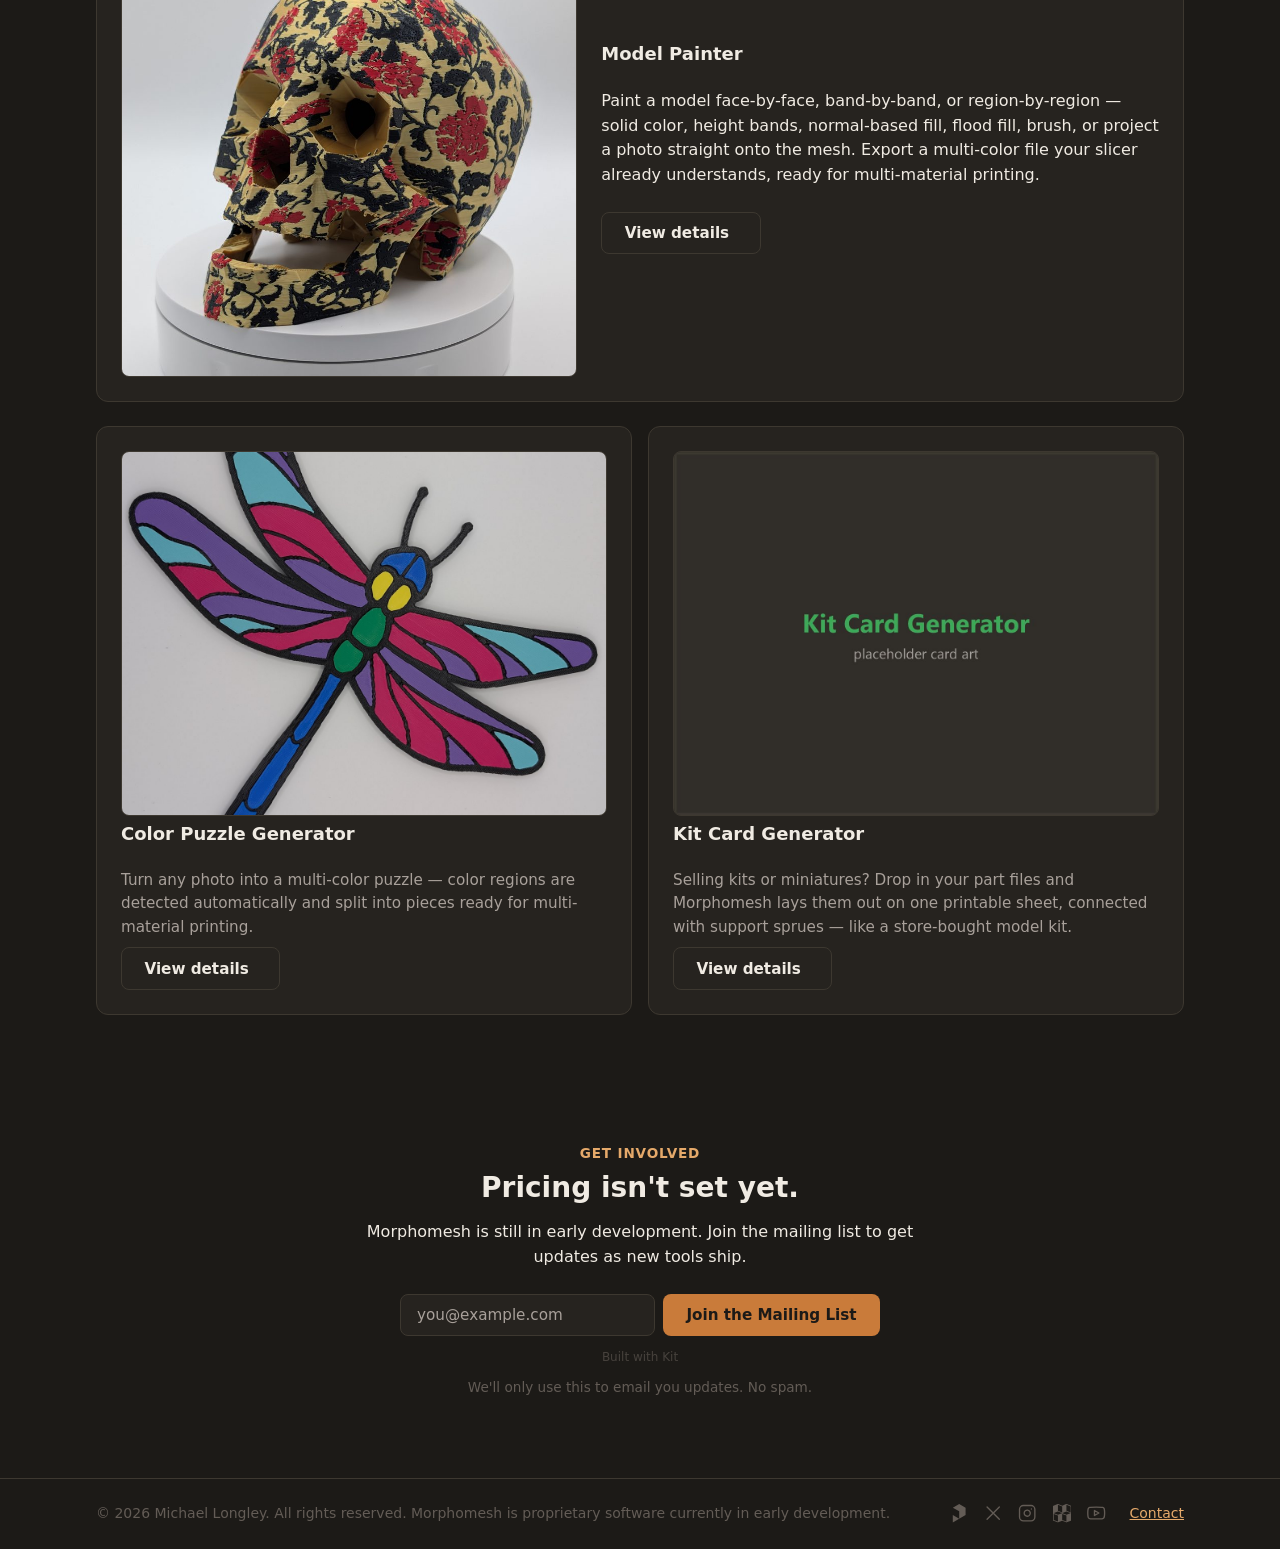
==== commit 5ffca230: "Add credits page, tool media carousels, and real branding assets - New /credits page linking printed" ====
--- a/index.html
+++ b/index.html
@@ -6,14 +6,19 @@
   <title>Morphomesh — Creative 3D Printing Tools</title>
   <meta name="description" content="Morphomesh is a set of creative 3D printing tools — multi-color painting, photo-to-puzzle, and kit-card layout — built for makers who slice." />
 
-  <!-- Open Graph (og-image asset pending — add assets/og-image.png, 1200x630, once real branding exists) -->
+  <!-- Open Graph -->
   <meta property="og:title" content="Morphomesh — Creative 3D Printing Tools" />
   <meta property="og:description" content="Creative 3D printing tools: multi-color painting, photo-to-puzzle, and kit-card layout." />
   <meta property="og:type" content="website" />
-  <meta name="twitter:card" content="summary" />
+  <meta property="og:image" content="https://morphomesh.com/assets/og-image.png" />
+  <meta property="og:image:width" content="1200" />
+  <meta property="og:image:height" content="630" />
+  <meta name="twitter:card" content="summary_large_image" />
+  <meta name="twitter:image" content="https://morphomesh.com/assets/og-image.png" />
 
   <link rel="icon" type="image/svg+xml" href="assets/favicon-mark.svg" />
-  <!-- TODO: add assets/apple-touch-icon.png (180x180) and assets/favicon.ico once real branding/logo exists -->
+  <link rel="icon" href="assets/favicon.ico" sizes="any" />
+  <link rel="apple-touch-icon" href="assets/apple-touch-icon.png" />
   <link rel="canonical" href="https://morphomesh.com/" />
 
   <link rel="preconnect" href="https://fonts.googleapis.com" />
@@ -27,6 +32,10 @@
 </head>
 <body>
   <a class="skip-link" href="#main">Skip to content</a>
+
+  <a class="promo-banner" href="https://3dprintopia.com/" target="_blank" rel="noopener">
+    Check it out at 3D Printopia — Sept 26 &amp; 27, 2026
+  </a>
 
   <header class="site-header">
     <div class="container">
@@ -54,19 +63,11 @@
 
   <main id="main">
     <section id="top" class="hero">
+      <div class="hero-floaters" aria-hidden="true"><!-- populated from heroFloaterPool in js/main.js --></div>
       <div class="container hero-container">
         <div class="hero-brand">
-          <div class="hero-logo" aria-hidden="true">
-            <svg viewBox="0 0 400 500" xmlns="http://www.w3.org/2000/svg">
-              <g stroke="var(--mm-charcoal)" stroke-width="16" stroke-linecap="round" stroke-linejoin="round">
-                <path d="M 320,240 V 110 L 200,170 80,80 v 160 h 74 c 5.71703,-23.64924 20.8207,-35.92956 45.67351,-35.92956 24.85281,0 40.11394,16.49287 44.32649,35.92956 z" fill="var(--mm-print-teal)" />
-                <path d="M 320,260 V 420 L 200,330 80,390 V 260 h 74 c 3.00897,26.35731 20.92062,37.14212 45.77343,37.14212 24.85281,0 39.41223,-10.78481 44.22657,-37.14212 z" fill="var(--mm-print-amber)" />
-              </g>
-            </svg>
-          </div>
           <h1 class="hero-wordmark">
-            <span aria-hidden="true"><span>M</span><span>o</span><span>r</span><span>p</span><span>h</span><span>o</span><span>m</span><span>e</span><span>s</span><span>h</span></span>
-            <span class="visually-hidden">Morphomesh</span>
+            <img src="assets/morphomesh-logo-color-fullname-whitebackgroundtext.png" alt="Morphomesh" />
           </h1>
         </div>
         <p class="hero-tagline">Creative 3D printing tools, built for makers who slice.</p>
@@ -116,7 +117,7 @@
       <div class="container">
         <div class="section-head">
           <span class="eyebrow">Available Now</span>
-          <h2>Four tools, ready today.</h2>
+          <h2>Three tools, ready today.</h2>
           <p>These tools are already functional in the app, with more on the way.</p>
         </div>
 
@@ -179,25 +180,6 @@
               View details<span class="visually-hidden"> for Kit Card Generator</span>
             </button>
           </div>
-
-          <div class="card tool-card">
-            <div class="tool-card-art" aria-hidden="true">
-              <video class="tool-card-media" data-role="video"
-                     poster="assets/tools/3mf-merger/card.jpg"
-                     muted loop playsinline preload="metadata">
-                <source src="assets/tools/3mf-merger/final-clip.mp4" type="video/mp4">
-              </video>
-              <img class="tool-card-media tool-card-media-fallback"
-                   src="assets/tools/3mf-merger/card.jpg" alt="">
-            </div>
-            <div class="tool-card-head">
-              <h3>3MF Merger</h3>
-            </div>
-            <p>Combine multiple 3MF files into one without losing color or material assignments.</p>
-            <button type="button" class="btn btn-secondary tool-card-trigger" data-tool="3mf-merger">
-              View details<span class="visually-hidden"> for 3MF Merger</span>
-            </button>
-          </div>
         </div>
       </div>
     </section>
@@ -211,61 +193,104 @@
 
     <template id="tpl-model-painter">
       <h2 id="modal-title-model-painter">Model Painter</h2>
-      <p class="modal-description">[Add expanded description for Model Painter]</p>
-      <div class="modal-gallery">
-        <img src="assets/tools/model-painter/gallery-1.jpg" alt="[Add alt text for Model Painter gallery image 1]">
-        <img src="assets/tools/model-painter/gallery-2.jpg" alt="[Add alt text for Model Painter gallery image 2]">
-        <img src="assets/tools/model-painter/gallery-3.jpg" alt="[Add alt text for Model Painter gallery image 3]">
-      </div>
-      <div class="modal-video">
-        <video controls preload="none" poster="assets/tools/model-painter/card.jpg">
-          <source src="assets/tools/model-painter/final-clip.mp4" type="video/mp4">
-        </video>
+      <p class="modal-description">Wrap any image onto the surface of your model. Model Painter projects images directly onto curved geometry, conforming to the model's shape rather than sitting flat on top, then exports with native slicer color data so it prints correctly with your multi-color setup.</p>
+      <div class="carousel">
+        <div class="carousel-track">
+          <div class="carousel-slide">
+            <video controls preload="metadata" poster="assets/tools/model-painter/card.jpg">
+              <source src="assets/tools/model-painter/final-clip.mp4" type="video/mp4">
+            </video>
+          </div>
+          <div class="carousel-slide">
+            <img src="assets/tools/model-painter/gallery-1.jpg" alt="[Add alt text for Model Painter gallery image 1]">
+          </div>
+          <div class="carousel-slide">
+            <video controls preload="metadata" poster="assets/tools/model-painter/Flower-Panda_PLA_21h18m_20260825160813-poster.jpg">
+              <source src="assets/tools/model-painter/Flower-Panda_PLA_21h18m_20260825160813.mp4" type="video/mp4">
+            </video>
+          </div>
+          <div class="carousel-slide">
+            <video controls preload="metadata" poster="assets/tools/model-painter/PXL_20260824_165650053-poster.jpg">
+              <source src="assets/tools/model-painter/PXL_20260824_165650053.mp4" type="video/mp4">
+            </video>
+          </div>
+          <div class="carousel-slide">
+            <video controls preload="metadata" poster="assets/tools/model-painter/PXL_20260824_172337851-poster.jpg">
+              <source src="assets/tools/model-painter/PXL_20260824_172337851.mp4" type="video/mp4">
+            </video>
+          </div>
+          <div class="carousel-slide">
+            <video controls preload="metadata" poster="assets/tools/model-painter/PXL_20260827_163330833-poster.jpg">
+              <source src="assets/tools/model-painter/PXL_20260827_163330833.mp4" type="video/mp4">
+            </video>
+          </div>
+        </div>
+        <button type="button" class="carousel-nav carousel-prev" aria-label="Previous">&#8249;</button>
+        <button type="button" class="carousel-nav carousel-next" aria-label="Next">&#8250;</button>
+        <div class="carousel-thumbs"></div>
       </div>
     </template>
 
     <template id="tpl-color-puzzle-generator">
       <h2 id="modal-title-color-puzzle-generator">Color Puzzle Generator</h2>
-      <p class="modal-description">[Add expanded description for Color Puzzle Generator]</p>
-      <div class="modal-gallery">
-        <img src="assets/tools/color-puzzle-generator/gallery-1.jpg" alt="[Add alt text for Color Puzzle Generator gallery image 1]">
-        <img src="assets/tools/color-puzzle-generator/gallery-2.jpg" alt="[Add alt text for Color Puzzle Generator gallery image 2]">
-        <img src="assets/tools/color-puzzle-generator/gallery-3.jpg" alt="[Add alt text for Color Puzzle Generator gallery image 3]">
-      </div>
-      <div class="modal-video">
-        <video controls preload="none" poster="assets/tools/color-puzzle-generator/card.jpg">
-          <source src="assets/tools/color-puzzle-generator/final-clip.mp4" type="video/mp4">
-        </video>
+      <p class="modal-description">Turn any picture into a 3D puzzle. Drop in an image and Color Puzzle Generator automatically separates it into color-matched, interlocking layers ready to print and assemble as a physical puzzle or wall piece.</p>
+      <p class="modal-description">Prefer a single finished piece instead? A print-in-place mode fuses all the parts together during printing, so it comes off the plate as one permanent object rather than separate pieces to assemble.</p>
+      <div class="carousel">
+        <div class="carousel-track">
+          <div class="carousel-slide">
+            <video controls preload="metadata" poster="assets/tools/color-puzzle-generator/card.jpg">
+              <source src="assets/tools/color-puzzle-generator/final-clip.mp4" type="video/mp4">
+            </video>
+          </div>
+          <div class="carousel-slide">
+            <img src="assets/tools/color-puzzle-generator/gallery-1.jpg" alt="[Add alt text for Color Puzzle Generator gallery image 1]">
+          </div>
+          <div class="carousel-slide">
+            <img src="assets/tools/color-puzzle-generator/gallery-2.jpg" alt="[Add alt text for Color Puzzle Generator gallery image 2]">
+          </div>
+          <div class="carousel-slide">
+            <img src="assets/tools/color-puzzle-generator/gallery-3.jpg" alt="[Add alt text for Color Puzzle Generator gallery image 3]">
+          </div>
+          <div class="carousel-slide">
+            <video controls preload="metadata" poster="assets/tools/color-puzzle-generator/PXL_20260902_195515162-poster.jpg">
+              <source src="assets/tools/color-puzzle-generator/PXL_20260902_195515162.mp4" type="video/mp4">
+            </video>
+          </div>
+          <div class="carousel-slide">
+            <video controls preload="metadata" poster="assets/tools/color-puzzle-generator/PXL_20260903_183203418-poster.jpg">
+              <source src="assets/tools/color-puzzle-generator/PXL_20260903_183203418.mp4" type="video/mp4">
+            </video>
+          </div>
+        </div>
+        <button type="button" class="carousel-nav carousel-prev" aria-label="Previous">&#8249;</button>
+        <button type="button" class="carousel-nav carousel-next" aria-label="Next">&#8250;</button>
+        <div class="carousel-thumbs"></div>
       </div>
     </template>
 
     <template id="tpl-kit-card-generator">
       <h2 id="modal-title-kit-card-generator">Kit Card Generator</h2>
-      <p class="modal-description">[Add expanded description for Kit Card Generator]</p>
-      <div class="modal-gallery">
-        <img src="assets/tools/kit-card-generator/gallery-1.jpg" alt="[Add alt text for Kit Card Generator gallery image 1]">
-        <img src="assets/tools/kit-card-generator/gallery-2.jpg" alt="[Add alt text for Kit Card Generator gallery image 2]">
-        <img src="assets/tools/kit-card-generator/gallery-3.jpg" alt="[Add alt text for Kit Card Generator gallery image 3]">
-      </div>
-      <div class="modal-video">
-        <video controls preload="none" poster="assets/tools/kit-card-generator/card.jpg">
-          <source src="assets/tools/kit-card-generator/final-clip.mp4" type="video/mp4">
-        </video>
-      </div>
-    </template>
-
-    <template id="tpl-3mf-merger">
-      <h2 id="modal-title-3mf-merger">3MF Merger</h2>
-      <p class="modal-description">[Add expanded description for 3MF Merger]</p>
-      <div class="modal-gallery">
-        <img src="assets/tools/3mf-merger/gallery-1.jpg" alt="[Add alt text for 3MF Merger gallery image 1]">
-        <img src="assets/tools/3mf-merger/gallery-2.jpg" alt="[Add alt text for 3MF Merger gallery image 2]">
-        <img src="assets/tools/3mf-merger/gallery-3.jpg" alt="[Add alt text for 3MF Merger gallery image 3]">
-      </div>
-      <div class="modal-video">
-        <video controls preload="none" poster="assets/tools/3mf-merger/card.jpg">
-          <source src="assets/tools/3mf-merger/final-clip.mp4" type="video/mp4">
-        </video>
+      <p class="modal-description">Give your printed kits a professional finish. Kit Card Generator automatically arranges all the parts of a kit — STL, 3MF, or a whole folder of files — into a labeled, framed card with parts connected by printed support spurs, so what comes off the plate looks ready to sell, not ready to sort.</p>
+      <div class="carousel">
+        <div class="carousel-track">
+          <div class="carousel-slide">
+            <video controls preload="metadata" poster="assets/tools/kit-card-generator/card.jpg">
+              <source src="assets/tools/kit-card-generator/final-clip.mp4" type="video/mp4">
+            </video>
+          </div>
+          <div class="carousel-slide">
+            <img src="assets/tools/kit-card-generator/gallery-1.jpg" alt="[Add alt text for Kit Card Generator gallery image 1]">
+          </div>
+          <div class="carousel-slide">
+            <img src="assets/tools/kit-card-generator/gallery-2.jpg" alt="[Add alt text for Kit Card Generator gallery image 2]">
+          </div>
+          <div class="carousel-slide">
+            <img src="assets/tools/kit-card-generator/gallery-3.jpg" alt="[Add alt text for Kit Card Generator gallery image 3]">
+          </div>
+        </div>
+        <button type="button" class="carousel-nav carousel-prev" aria-label="Previous">&#8249;</button>
+        <button type="button" class="carousel-nav carousel-next" aria-label="Next">&#8250;</button>
+        <div class="carousel-thumbs"></div>
       </div>
     </template>
 
--- a/css/tokens.css
+++ b/css/tokens.css
@@ -33,6 +33,11 @@
   --mm-print-blue:   #5B8DEF;
   --mm-print-violet: #9B7FD4;
 
+  /* Blue wash — same pattern as the amber wash/light pair above, used for
+     UI that should stand out from the amber accent (e.g. the promo banner) */
+  --mm-blue-wash:  #1E2A44;
+  --mm-blue-light: #9DB9F5;
+
   /* Semantic aliases */
   --bg:             var(--mm-charcoal);
   --surface:        var(--mm-surface);
--- a/css/layout.css
+++ b/css/layout.css
@@ -7,6 +7,25 @@
 
 section {
   padding: var(--space-5) 0;
+}
+
+/* ─── Promo banner ───────────────────────────────────────────────────── */
+
+.promo-banner {
+  display: block;
+  text-align: center;
+  background: var(--mm-blue-wash);
+  color: var(--mm-blue-light);
+  border-bottom: 1px solid var(--mm-print-blue);
+  padding: var(--space-1) var(--space-2);
+  font-family: var(--font-heading);
+  font-weight: 600;
+  font-size: 0.9rem;
+  text-decoration: none;
+}
+
+.promo-banner:hover {
+  text-decoration: underline;
 }
 
 /* ─── Header ─────────────────────────────────────────────────────────── */
@@ -88,18 +107,78 @@
   display: none;
 }
 
+/* On secondary pages (no hero wordmark standing in for the header at the
+   top of the page), show the header statically instead of fixed/hidden. */
+body.page-credits .site-header {
+  position: static;
+  transform: none;
+  opacity: 1;
+  visibility: visible;
+}
+
 /* ─── Hero ───────────────────────────────────────────────────────────── */
 
 .hero {
+  position: relative;
   padding-top: var(--space-4);
   padding-bottom: var(--space-2);
   text-align: center;
 }
 
 .hero-container {
+  position: relative;
+  z-index: 1;
   display: flex;
   flex-direction: column;
   align-items: center;
+}
+
+.hero-floaters {
+  position: absolute;
+  inset: 0;
+  z-index: 0;
+  pointer-events: none;
+  display: none;
+}
+
+.hero-floater {
+  position: absolute;
+  left: var(--x);
+  top: var(--y);
+  width: 9.75rem;
+  aspect-ratio: 1;
+  object-fit: cover;
+  border-radius: var(--radius-box);
+  border: 1px solid var(--border);
+  box-shadow: 0 12px 24px rgba(0, 0, 0, 0.35);
+  transform: translate(-50%, -50%) rotate(var(--rot));
+  animation: hero-float 6s ease-in-out infinite;
+  animation-delay: var(--delay);
+}
+
+@keyframes hero-float {
+  0%, 100% { transform: translate(-50%, -50%) rotate(var(--rot)) translateY(0); }
+  50% { transform: translate(-50%, -50%) rotate(var(--rot)) translateY(-10px); }
+}
+
+@media (prefers-reduced-motion: reduce) {
+  .hero-floater {
+    animation: none;
+  }
+}
+
+/* Only show the floaters where there's enough side margin around the
+   centered hero content for them not to crowd the text. Extra bottom
+   padding here (rather than relying on overflow:hidden to hide the ones
+   that dip low) keeps them from ever getting clipped by the section edge. */
+@media (min-width: 1200px) {
+  .hero-floaters {
+    display: block;
+  }
+
+  .hero {
+    padding-bottom: 9rem;
+  }
 }
 
 .hero-desc {
@@ -120,7 +199,7 @@
 
 .tool-grid {
   display: grid;
-  grid-template-columns: repeat(3, 1fr);
+  grid-template-columns: repeat(2, 1fr);
   gap: var(--space-2);
   margin-top: var(--space-3);
 }
@@ -221,10 +300,6 @@
 
 /* ─── Responsive ─────────────────────────────────────────────────────── */
 
-@media (max-width: 960px) {
-  .tool-grid { grid-template-columns: repeat(2, 1fr); }
-}
-
 body.modal-open {
   overflow: hidden;
 }
@@ -233,10 +308,8 @@
   .hero {
     padding-top: var(--space-3);
   }
-  .hero-logo { width: 4rem; }
   .tool-grid { grid-template-columns: 1fr; }
   .tool-featured { grid-template-columns: 1fr; }
-  .modal-gallery { grid-template-columns: repeat(2, 1fr); }
 
   .workflow-steps {
     flex-direction: column;
--- a/css/components.css
+++ b/css/components.css
@@ -8,23 +8,13 @@
 }
 
 .hero-wordmark {
-  font-family: var(--font-wordmark);
-  font-size: clamp(3rem, 11vw, 7rem);
-  font-weight: 400;
-  letter-spacing: normal;
   margin: 0;
   line-height: 1;
 }
 
-.hero-wordmark span span:nth-child(5n+1) { color: var(--mm-print-amber); }
-.hero-wordmark span span:nth-child(5n+2) { color: var(--mm-print-coral); }
-.hero-wordmark span span:nth-child(5n+3) { color: var(--mm-print-teal); }
-.hero-wordmark span span:nth-child(5n+4) { color: var(--mm-print-blue); }
-.hero-wordmark span span:nth-child(5n)   { color: var(--mm-print-violet); }
-
-.hero-logo {
-  width: clamp(3.75rem, 11vw, 6.5rem);
-  flex: 0 0 auto;
+.hero-wordmark img {
+  width: clamp(280px, 55vw, 640px);
+  height: auto;
 }
 
 .hero-tagline {
@@ -319,6 +309,46 @@
   text-decoration: none;
 }
 
+/* ─── Credits page ───────────────────────────────────────────────────── */
+
+.credits-group {
+  margin-top: var(--space-4);
+}
+
+.credits-group h2 {
+  margin-bottom: var(--space-2);
+}
+
+.credits-list {
+  list-style: none;
+  margin: 0;
+  padding: 0;
+  display: flex;
+  flex-direction: column;
+  gap: var(--space-1);
+}
+
+.credits-list a {
+  color: var(--accent-text);
+  font-weight: 600;
+  text-decoration: none;
+}
+
+.credits-list a:hover {
+  text-decoration: underline;
+}
+
+.credits-attribution dt {
+  font-family: var(--font-heading);
+  font-weight: 600;
+  color: var(--text);
+}
+
+.credits-attribution dd {
+  margin: 0.25rem 0 var(--space-2);
+  color: var(--text-muted);
+}
+
 /* ─── Tool detail modal ──────────────────────────────────────────────── */
 
 .tool-modal {
@@ -369,30 +399,122 @@
   color: var(--text-muted);
 }
 
-.modal-gallery {
-  display: grid;
-  grid-template-columns: repeat(3, 1fr);
-  gap: var(--space-1);
-}
-
-.modal-gallery img {
-  width: 100%;
+/* ─── Media carousel (modal) ─────────────────────────────────────────── */
+
+.carousel {
+  position: relative;
+}
+
+.carousel-track {
+  display: flex;
+  overflow-x: auto;
+  scroll-snap-type: x mandatory;
+  scroll-behavior: smooth;
+  border: 1px solid var(--border);
+  border-radius: var(--radius-btn);
+  background: var(--surface-raised);
+  scrollbar-width: none;
+}
+
+.carousel-track::-webkit-scrollbar {
+  display: none;
+}
+
+.carousel-slide {
+  flex: 0 0 100%;
+  scroll-snap-align: start;
   aspect-ratio: 4 / 3;
-  object-fit: cover;
-  border: 1px solid var(--border);
-  border-radius: var(--radius-btn);
-}
-
-.modal-video {
-  aspect-ratio: 16 / 9;
-  background: var(--surface-raised);
-  border: 1px solid var(--border);
-  border-radius: var(--radius-btn);
   overflow: hidden;
 }
 
-.modal-video video {
+.carousel-slide img {
   width: 100%;
   height: 100%;
   object-fit: cover;
 }
+
+.carousel-slide video {
+  width: 100%;
+  height: 100%;
+  object-fit: contain;
+  background: var(--mm-charcoal);
+}
+
+.carousel-nav {
+  position: absolute;
+  top: 50%;
+  transform: translateY(-50%);
+  width: 2.25rem;
+  height: 2.25rem;
+  border-radius: 50%;
+  border: 1px solid var(--border);
+  background: var(--surface);
+  color: var(--text);
+  font-size: 1.25rem;
+  line-height: 1;
+  display: flex;
+  align-items: center;
+  justify-content: center;
+  cursor: pointer;
+}
+
+.carousel-nav:hover:not(:disabled) {
+  border-color: var(--accent);
+  color: var(--accent-text);
+}
+
+.carousel-nav:disabled {
+  opacity: 0.35;
+  cursor: default;
+}
+
+.carousel-prev {
+  left: var(--space-1);
+}
+
+.carousel-next {
+  right: var(--space-1);
+}
+
+.carousel-thumbs {
+  display: flex;
+  flex-wrap: wrap;
+  justify-content: center;
+  gap: var(--space-1);
+  margin-top: var(--space-1);
+}
+
+.carousel-thumb {
+  flex: 0 0 auto;
+  width: 4.5rem;
+  aspect-ratio: 4 / 3;
+  padding: 0;
+  border: 2px solid var(--border);
+  border-radius: var(--radius-btn);
+  background: var(--surface-raised);
+  overflow: hidden;
+  cursor: pointer;
+  display: flex;
+  align-items: center;
+  justify-content: center;
+}
+
+.carousel-thumb img {
+  width: 100%;
+  height: 100%;
+  object-fit: cover;
+}
+
+.carousel-thumb-video-icon {
+  color: var(--text-muted);
+  font-size: 1.1rem;
+  line-height: 1;
+}
+
+.carousel-thumb:hover {
+  border-color: var(--accent);
+}
+
+.carousel-thumb.is-active {
+  border-color: var(--accent);
+}
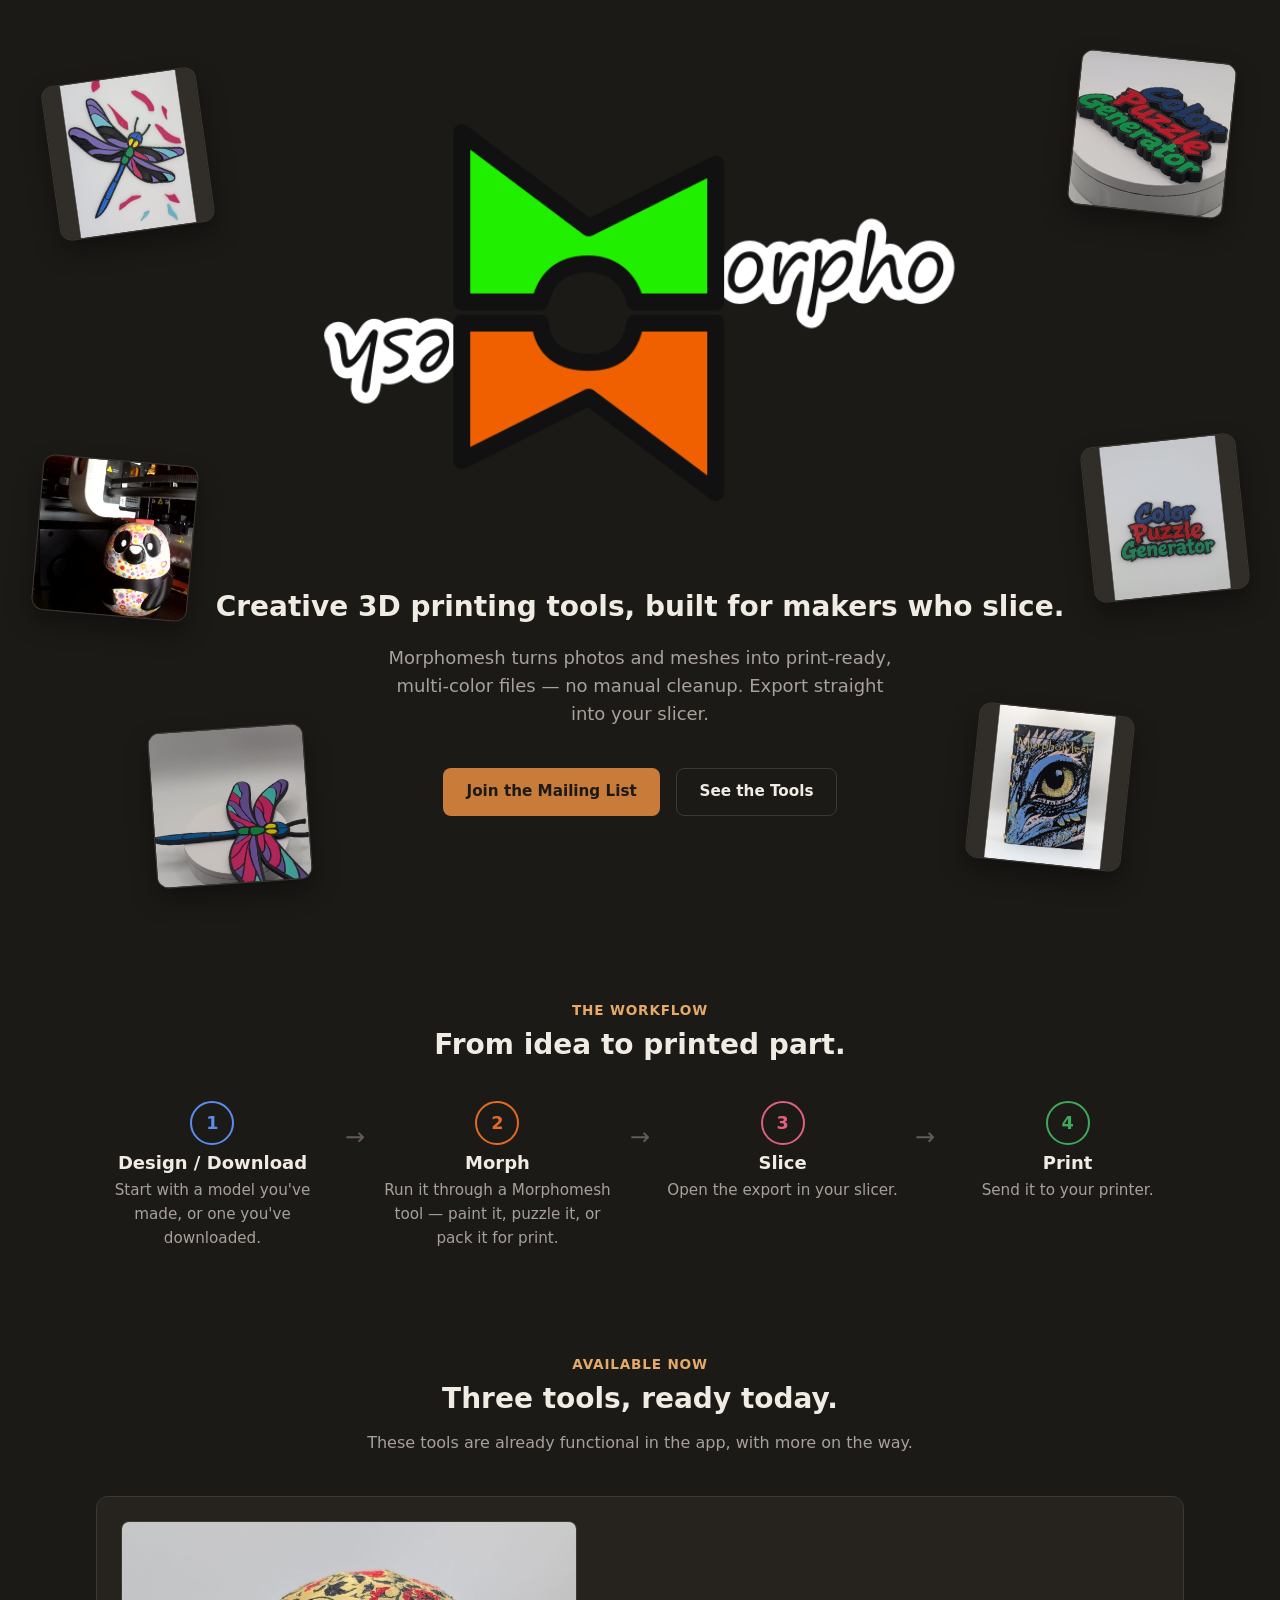
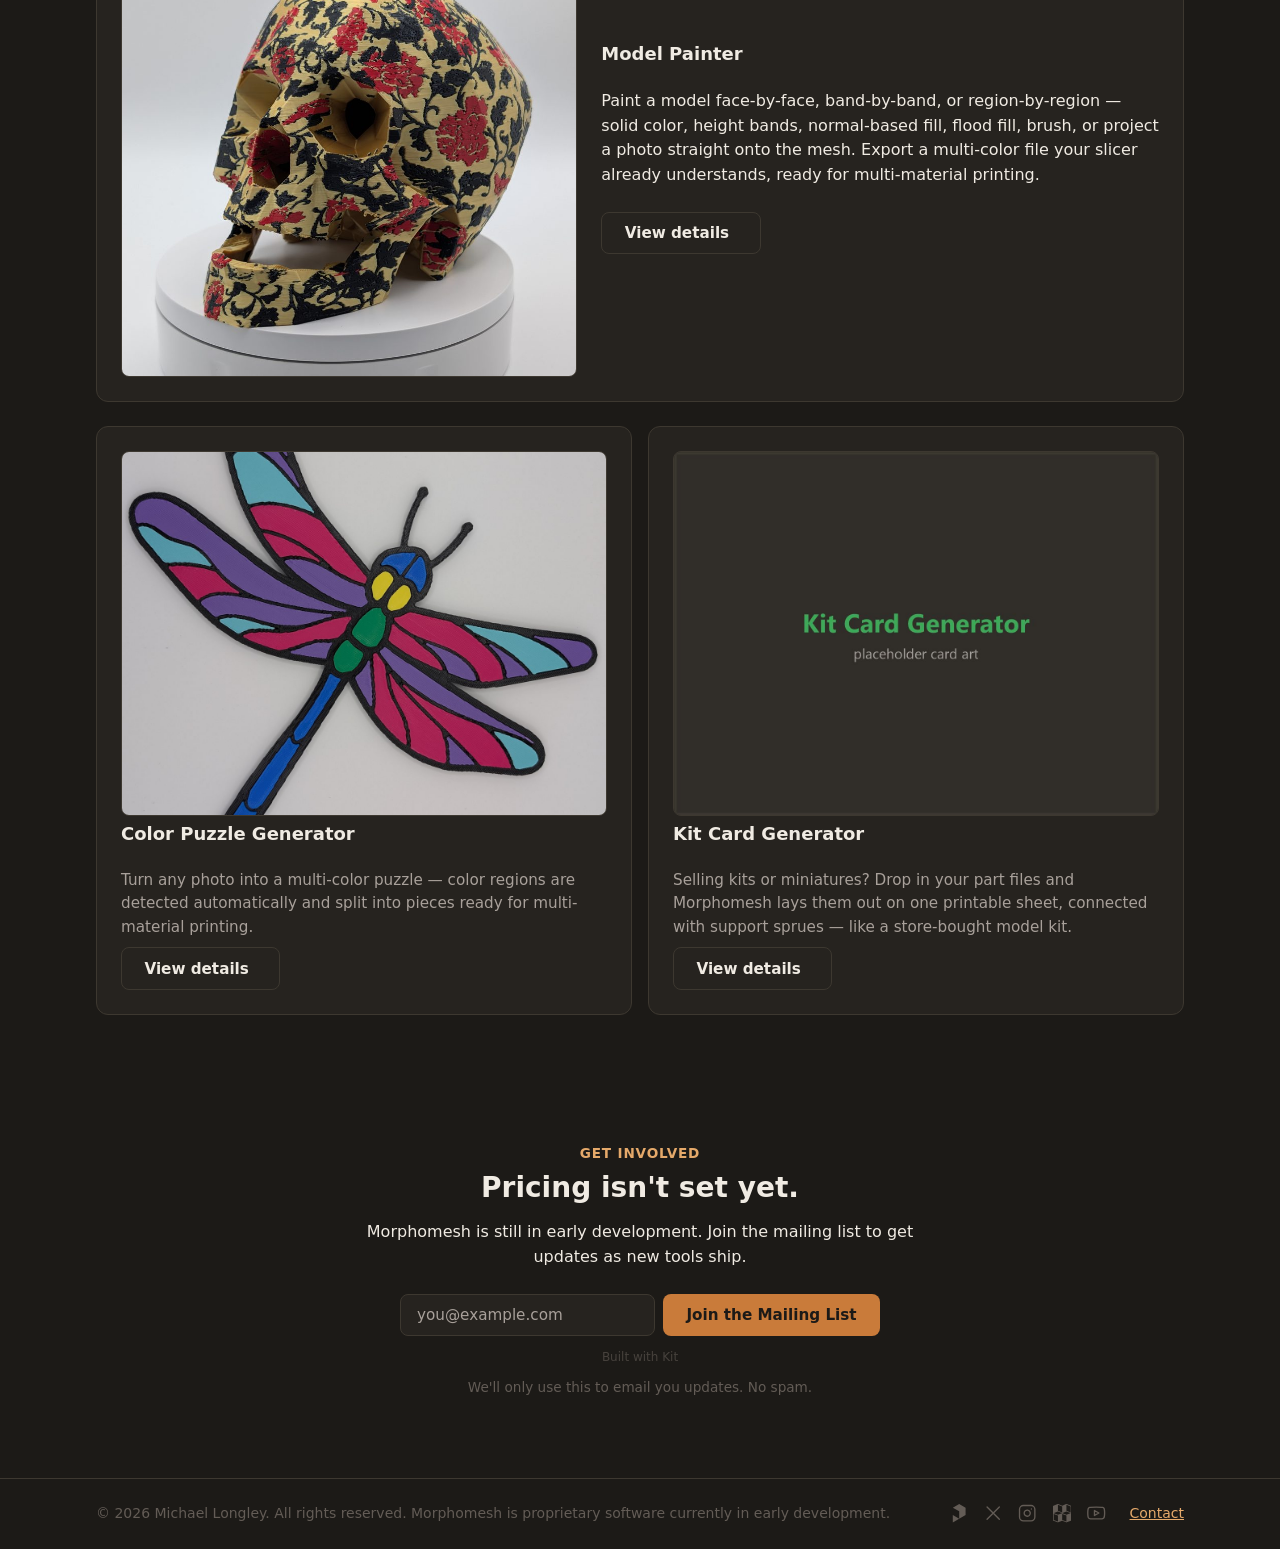
==== commit 271a6e75: "Fix hero floater balance and Model Painter carousel/copy Add a mirrored bottom-right hero floater sl" ====
--- a/index.html
+++ b/index.html
@@ -193,31 +193,26 @@
 
     <template id="tpl-model-painter">
       <h2 id="modal-title-model-painter">Model Painter</h2>
-      <p class="modal-description">Wrap any image onto the surface of your model. Model Painter projects images directly onto curved geometry, conforming to the model's shape rather than sitting flat on top, then exports with native slicer color data so it prints correctly with your multi-color setup.</p>
+      <p class="modal-description">Model Painter gives you a full multi-color toolkit: paint face-by-face, band-by-band, or region-by-region with solid color, height bands, normal-based fill, flood fill, or a brush — or wrap a photo directly onto the model's surface, conforming to its curves instead of sitting flat on top. However you paint it, Model Painter exports with native slicer color data so it prints correctly with your multi-color setup.</p>
       <div class="carousel">
         <div class="carousel-track">
           <div class="carousel-slide">
+            <video controls preload="metadata" poster="assets/tools/model-painter/PXL_20260824_172337851-poster.jpg">
+              <source src="assets/tools/model-painter/PXL_20260824_172337851.mp4" type="video/mp4">
+            </video>
+          </div>
+          <div class="carousel-slide">
+            <video controls preload="metadata" poster="assets/tools/model-painter/Flower-Panda_PLA_21h18m_20260825160813-poster.jpg">
+              <source src="assets/tools/model-painter/Flower-Panda_PLA_21h18m_20260825160813.mp4" type="video/mp4">
+            </video>
+          </div>
+          <div class="carousel-slide">
             <video controls preload="metadata" poster="assets/tools/model-painter/card.jpg">
               <source src="assets/tools/model-painter/final-clip.mp4" type="video/mp4">
             </video>
           </div>
           <div class="carousel-slide">
             <img src="assets/tools/model-painter/gallery-1.jpg" alt="[Add alt text for Model Painter gallery image 1]">
-          </div>
-          <div class="carousel-slide">
-            <video controls preload="metadata" poster="assets/tools/model-painter/Flower-Panda_PLA_21h18m_20260825160813-poster.jpg">
-              <source src="assets/tools/model-painter/Flower-Panda_PLA_21h18m_20260825160813.mp4" type="video/mp4">
-            </video>
-          </div>
-          <div class="carousel-slide">
-            <video controls preload="metadata" poster="assets/tools/model-painter/PXL_20260824_165650053-poster.jpg">
-              <source src="assets/tools/model-painter/PXL_20260824_165650053.mp4" type="video/mp4">
-            </video>
-          </div>
-          <div class="carousel-slide">
-            <video controls preload="metadata" poster="assets/tools/model-painter/PXL_20260824_172337851-poster.jpg">
-              <source src="assets/tools/model-painter/PXL_20260824_172337851.mp4" type="video/mp4">
-            </video>
           </div>
           <div class="carousel-slide">
             <video controls preload="metadata" poster="assets/tools/model-painter/PXL_20260827_163330833-poster.jpg">
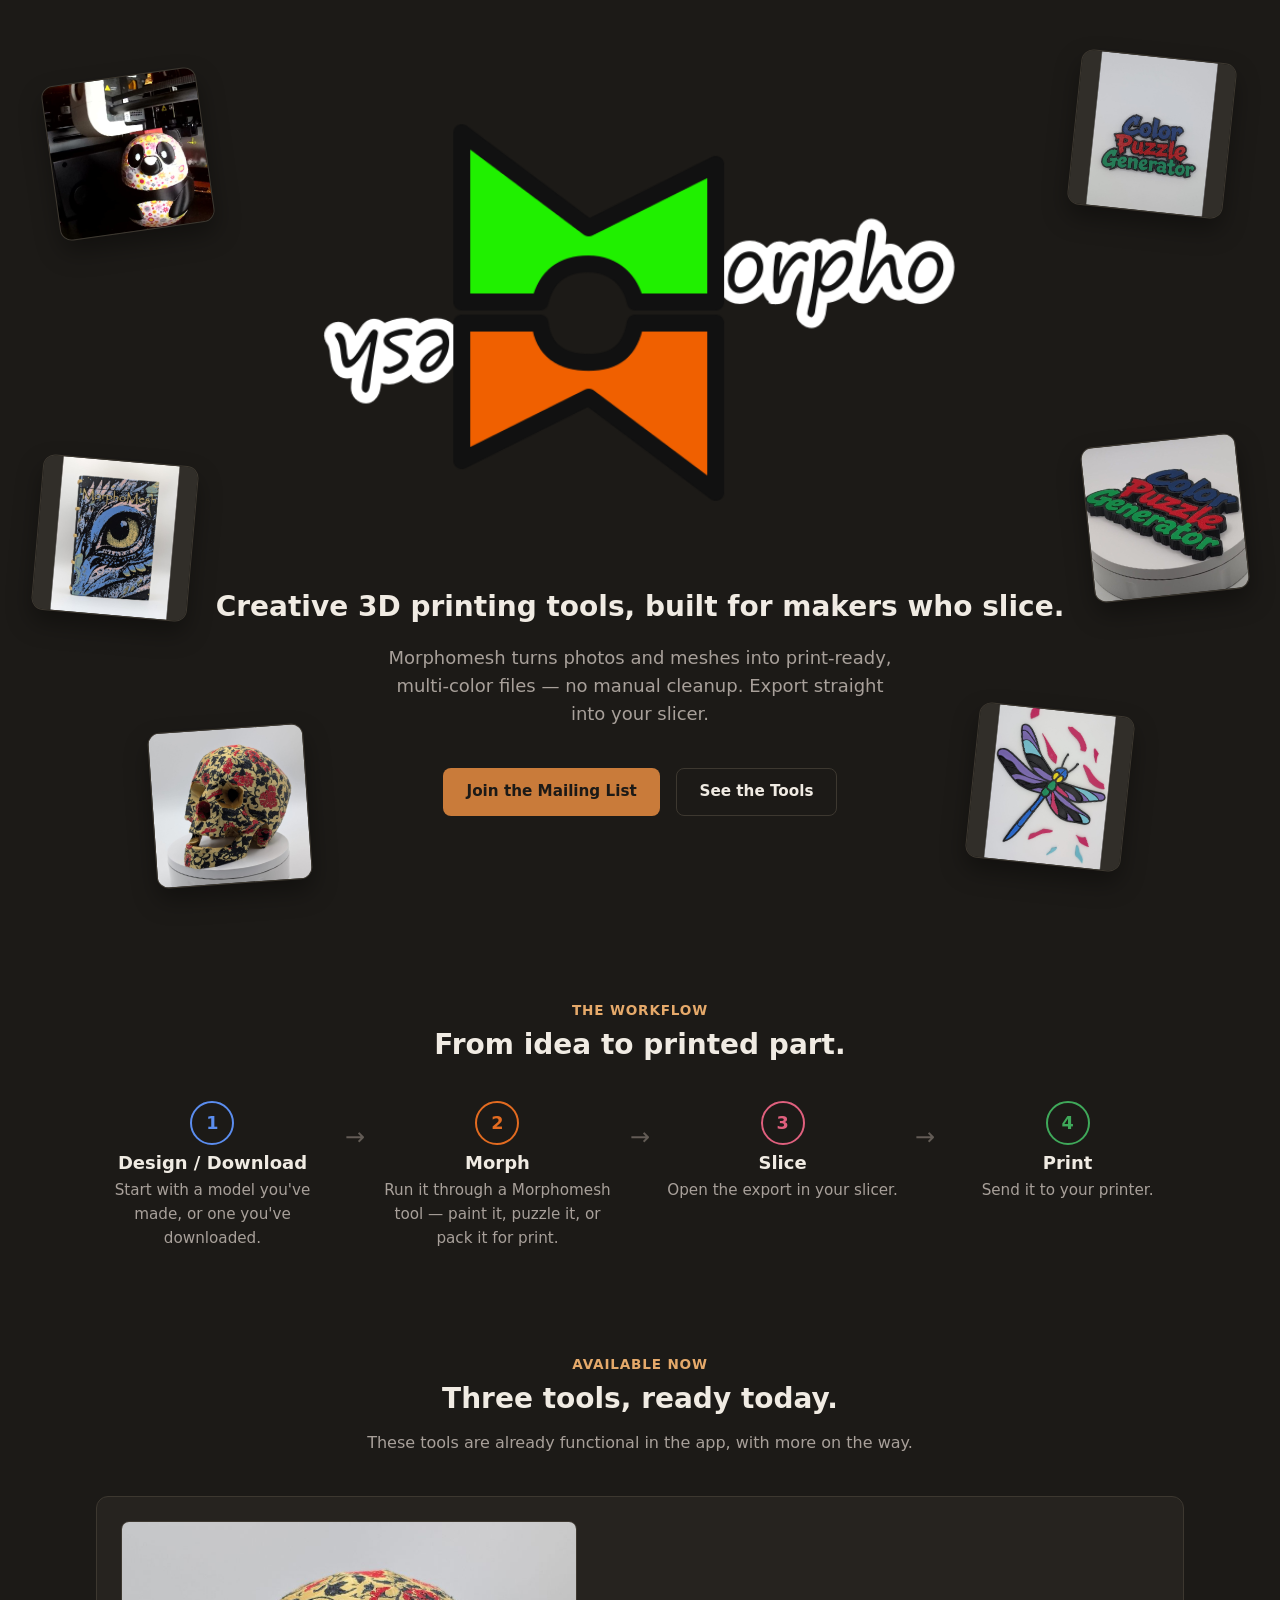
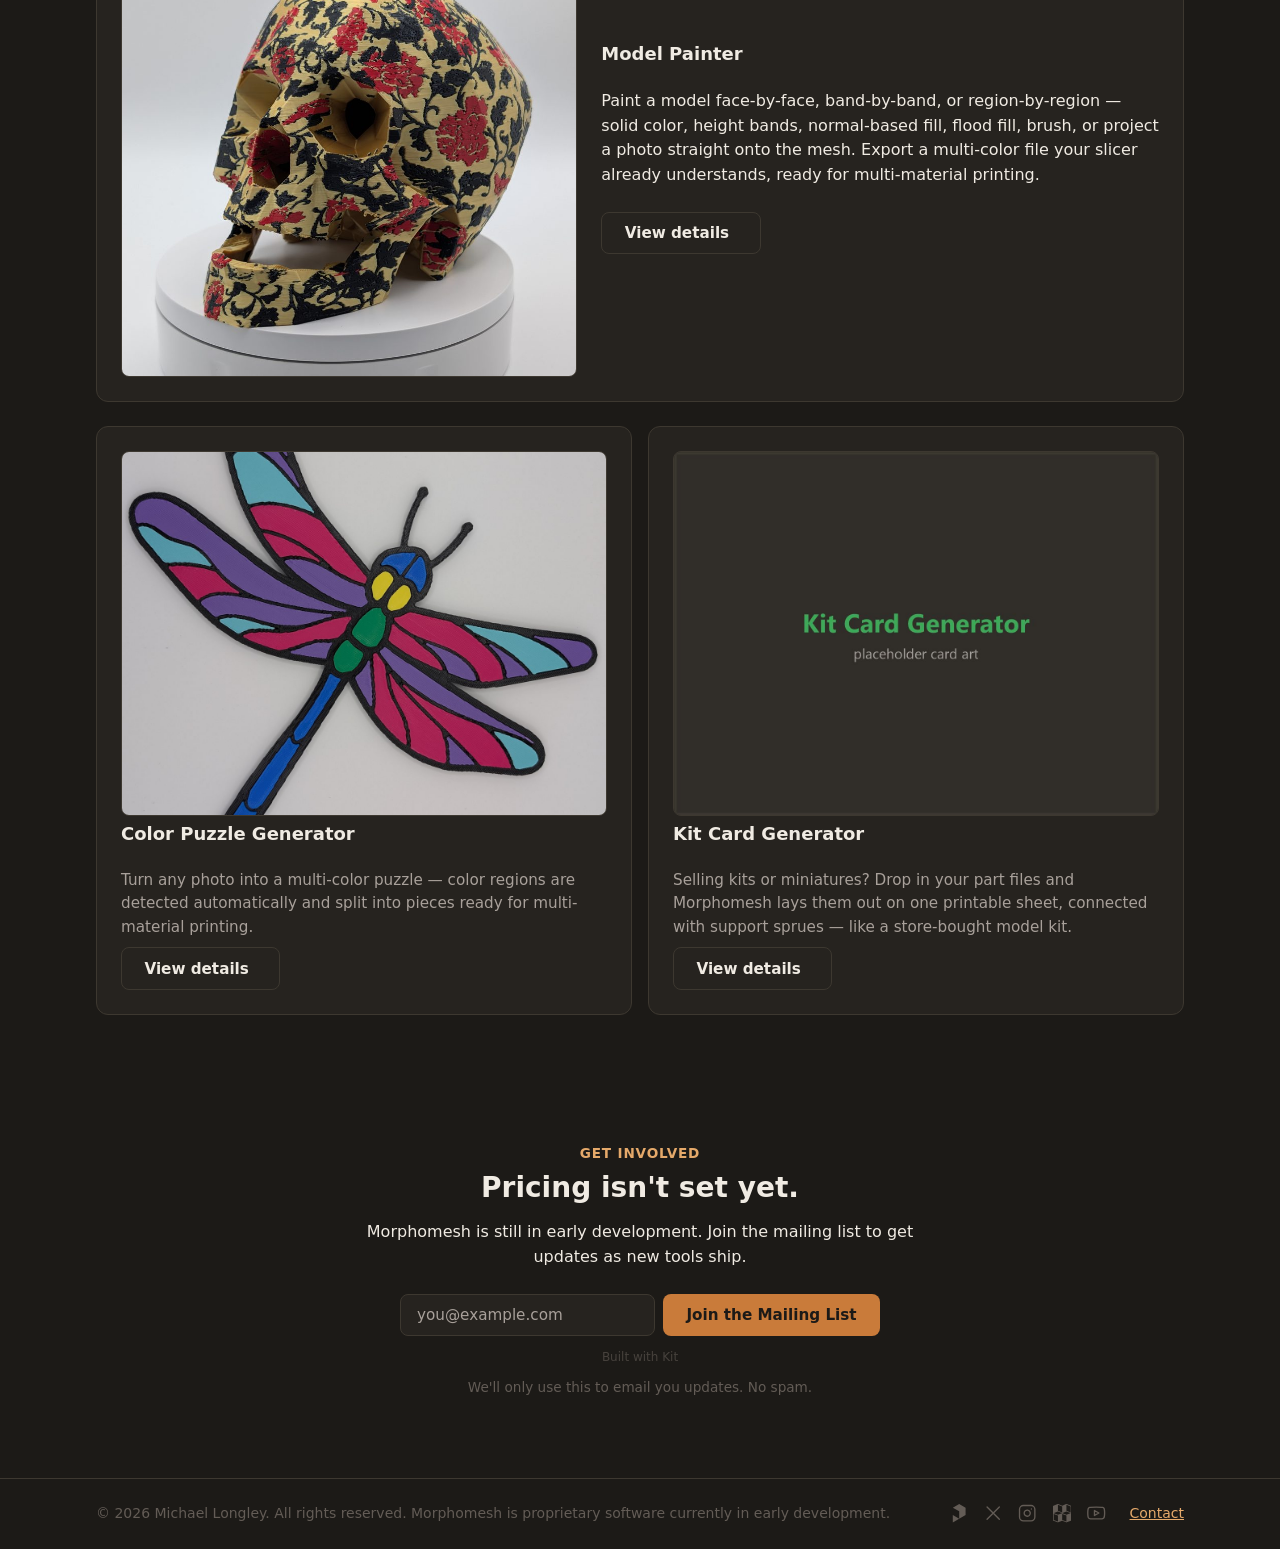
==== commit 0f2783d8: "Fix carousel video bugs and correct credits page music attribution - Permanently mute all carousel v" ====
--- a/index.html
+++ b/index.html
@@ -197,17 +197,17 @@
       <div class="carousel">
         <div class="carousel-track">
           <div class="carousel-slide">
-            <video controls preload="metadata" poster="assets/tools/model-painter/PXL_20260824_172337851-poster.jpg">
+            <video controls muted preload="metadata" poster="assets/tools/model-painter/PXL_20260824_172337851-poster.jpg">
               <source src="assets/tools/model-painter/PXL_20260824_172337851.mp4" type="video/mp4">
             </video>
           </div>
           <div class="carousel-slide">
-            <video controls preload="metadata" poster="assets/tools/model-painter/Flower-Panda_PLA_21h18m_20260825160813-poster.jpg">
+            <video controls muted preload="metadata" poster="assets/tools/model-painter/Flower-Panda_PLA_21h18m_20260825160813-poster.jpg">
               <source src="assets/tools/model-painter/Flower-Panda_PLA_21h18m_20260825160813.mp4" type="video/mp4">
             </video>
           </div>
           <div class="carousel-slide">
-            <video controls preload="metadata" poster="assets/tools/model-painter/card.jpg">
+            <video controls muted preload="metadata" poster="assets/tools/model-painter/final-clip-poster.jpg">
               <source src="assets/tools/model-painter/final-clip.mp4" type="video/mp4">
             </video>
           </div>
@@ -215,7 +215,7 @@
             <img src="assets/tools/model-painter/gallery-1.jpg" alt="[Add alt text for Model Painter gallery image 1]">
           </div>
           <div class="carousel-slide">
-            <video controls preload="metadata" poster="assets/tools/model-painter/PXL_20260827_163330833-poster.jpg">
+            <video controls muted preload="metadata" poster="assets/tools/model-painter/PXL_20260827_163330833-poster.jpg">
               <source src="assets/tools/model-painter/PXL_20260827_163330833.mp4" type="video/mp4">
             </video>
           </div>
@@ -233,7 +233,7 @@
       <div class="carousel">
         <div class="carousel-track">
           <div class="carousel-slide">
-            <video controls preload="metadata" poster="assets/tools/color-puzzle-generator/card.jpg">
+            <video controls muted preload="metadata" poster="assets/tools/color-puzzle-generator/final-clip-poster.jpg">
               <source src="assets/tools/color-puzzle-generator/final-clip.mp4" type="video/mp4">
             </video>
           </div>
@@ -247,12 +247,12 @@
             <img src="assets/tools/color-puzzle-generator/gallery-3.jpg" alt="[Add alt text for Color Puzzle Generator gallery image 3]">
           </div>
           <div class="carousel-slide">
-            <video controls preload="metadata" poster="assets/tools/color-puzzle-generator/PXL_20260902_195515162-poster.jpg">
+            <video controls muted preload="metadata" poster="assets/tools/color-puzzle-generator/PXL_20260902_195515162-poster.jpg">
               <source src="assets/tools/color-puzzle-generator/PXL_20260902_195515162.mp4" type="video/mp4">
             </video>
           </div>
           <div class="carousel-slide">
-            <video controls preload="metadata" poster="assets/tools/color-puzzle-generator/PXL_20260903_183203418-poster.jpg">
+            <video controls muted preload="metadata" poster="assets/tools/color-puzzle-generator/PXL_20260903_183203418-poster.jpg">
               <source src="assets/tools/color-puzzle-generator/PXL_20260903_183203418.mp4" type="video/mp4">
             </video>
           </div>
@@ -269,7 +269,7 @@
       <div class="carousel">
         <div class="carousel-track">
           <div class="carousel-slide">
-            <video controls preload="metadata" poster="assets/tools/kit-card-generator/card.jpg">
+            <video controls muted preload="metadata" poster="assets/tools/kit-card-generator/card.jpg">
               <source src="assets/tools/kit-card-generator/final-clip.mp4" type="video/mp4">
             </video>
           </div>
--- a/css/components.css
+++ b/css/components.css
@@ -338,15 +338,43 @@
   text-decoration: underline;
 }
 
-.credits-attribution dt {
-  font-family: var(--font-heading);
-  font-weight: 600;
-  color: var(--text);
-}
-
-.credits-attribution dd {
-  margin: 0.25rem 0 var(--space-2);
-  color: var(--text-muted);
+.credits-group h3 {
+  margin-bottom: var(--space-1);
+}
+
+.credits-note {
+  color: var(--text-muted);
+  margin: 0 0 var(--space-2);
+}
+
+/* Each <li> holds only a track title — the rest of incompetech's required
+   attribution ("Title" Kevin MacLeod (incompetech.com) / license line /
+   license URL) is identical for every track, so it's generated here
+   instead of being hand-copied per entry. */
+.credits-track-list {
+  list-style: none;
+  margin: 0;
+  padding: 0;
+  display: flex;
+  flex-direction: column;
+  gap: var(--space-2);
+}
+
+.credits-track-list li {
+  color: var(--text-muted);
+}
+
+.credits-track-list li::before {
+  content: '"';
+}
+
+.credits-track-list li::after {
+  content: '" Kevin MacLeod (incompetech.com)\ALicensed under Creative Commons: By Attribution 4.0 License\Ahttp://creativecommons.org/licenses/by/4.0/';
+  white-space: pre-line;
+}
+
+.credits-note a {
+  color: var(--accent-text);
 }
 
 /* ─── Tool detail modal ──────────────────────────────────────────────── */
@@ -425,6 +453,10 @@
   scroll-snap-align: start;
   aspect-ratio: 4 / 3;
   overflow: hidden;
+  display: flex;
+  align-items: center;
+  justify-content: center;
+  background: var(--mm-charcoal);
 }
 
 .carousel-slide img {
@@ -434,10 +466,26 @@
 }
 
 .carousel-slide video {
-  width: 100%;
-  height: 100%;
-  object-fit: contain;
-  background: var(--mm-charcoal);
+  /* Size to the video's own intrinsic aspect ratio (capped by the slide),
+     rather than forcing width/height:100% + object-fit — letterboxing
+     that way makes some browsers size the native controls bar to the
+     visible content instead of the full element box, so it reads as
+     "narrower than the video" even though nothing is actually clipped. */
+  max-width: 100%;
+  max-height: 100%;
+  width: auto;
+  height: auto;
+}
+
+/* These videos are permanently muted (enforced in JS too) — actually
+   remove the mute/volume control from the native bar rather than just
+   leaving it inert. Only Chromium/WebKit expose these pseudo-elements;
+   Firefox has no equivalent, so it still shows the button there (the JS
+   force-mute is what keeps that one harmless). */
+.carousel-slide video::-webkit-media-controls-mute-button,
+.carousel-slide video::-webkit-media-controls-volume-slider,
+.carousel-slide video::-webkit-media-controls-volume-control-container {
+  display: none !important;
 }
 
 .carousel-nav {
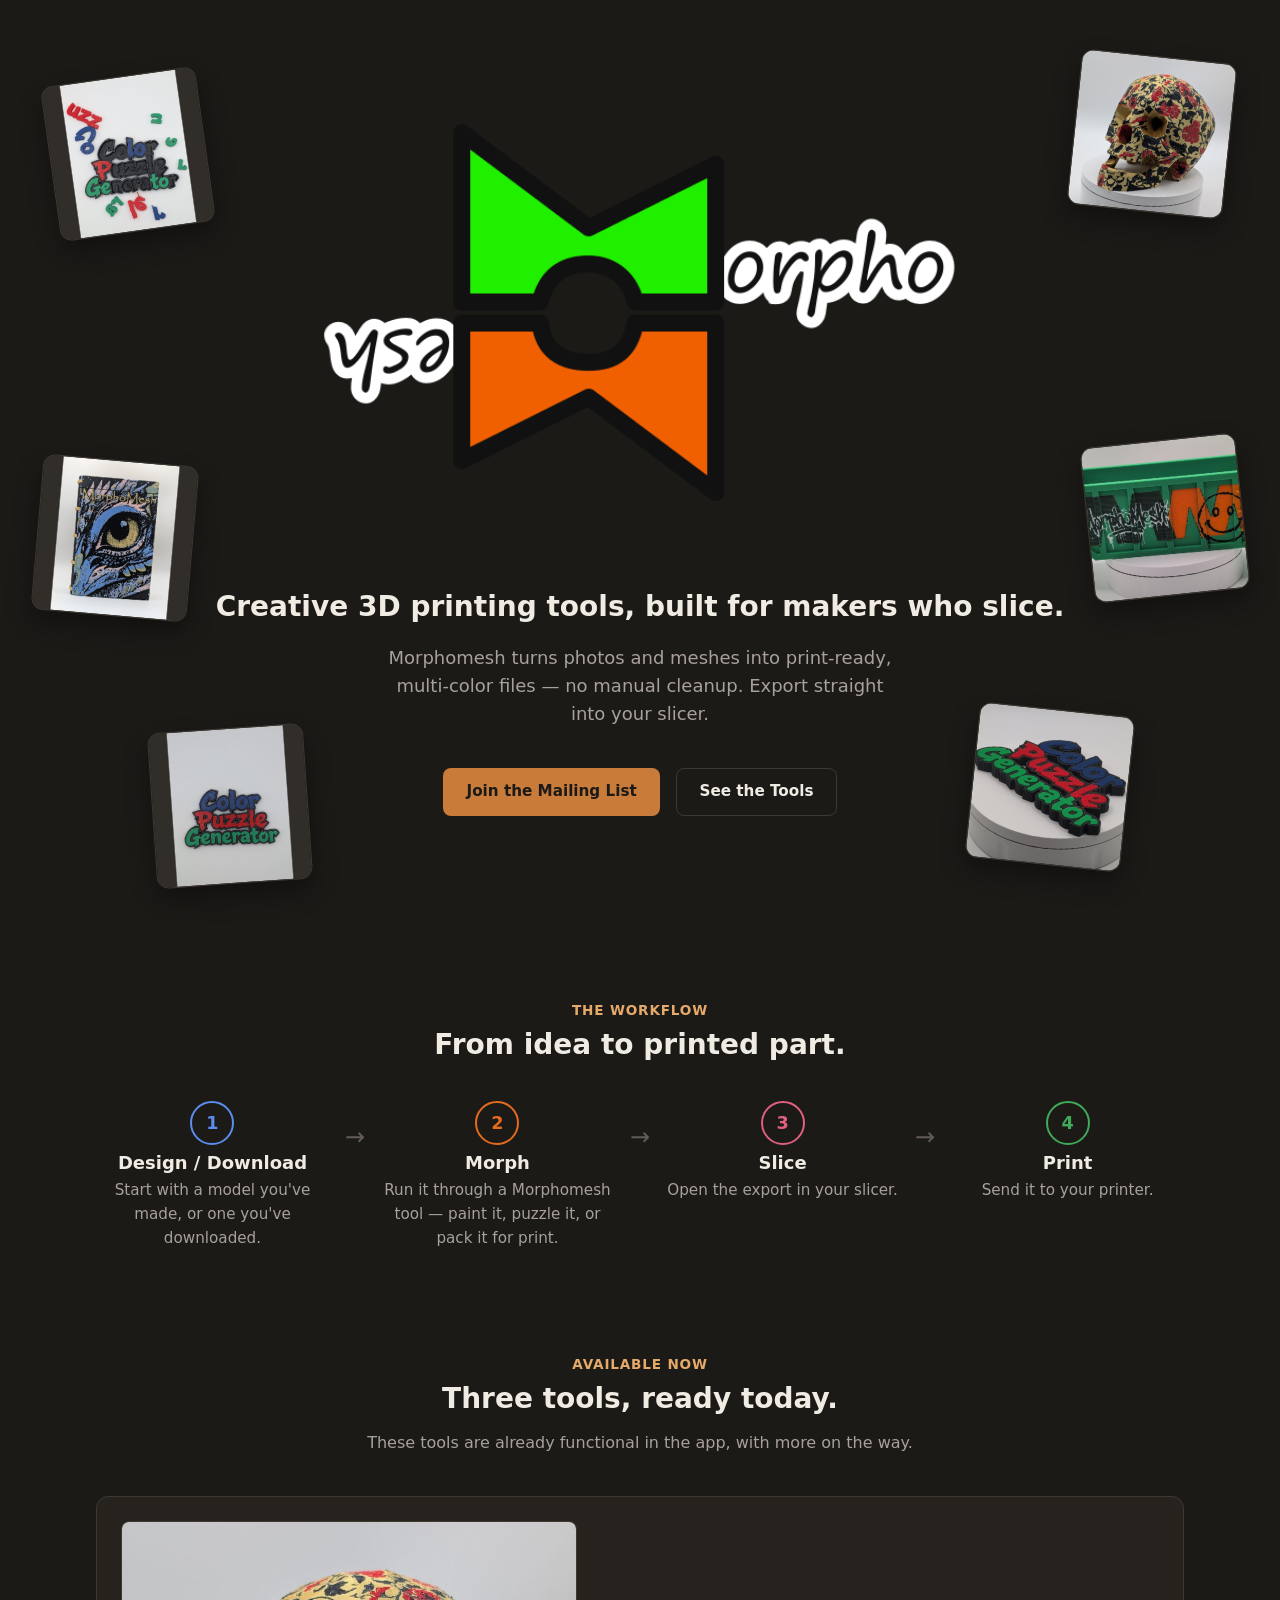
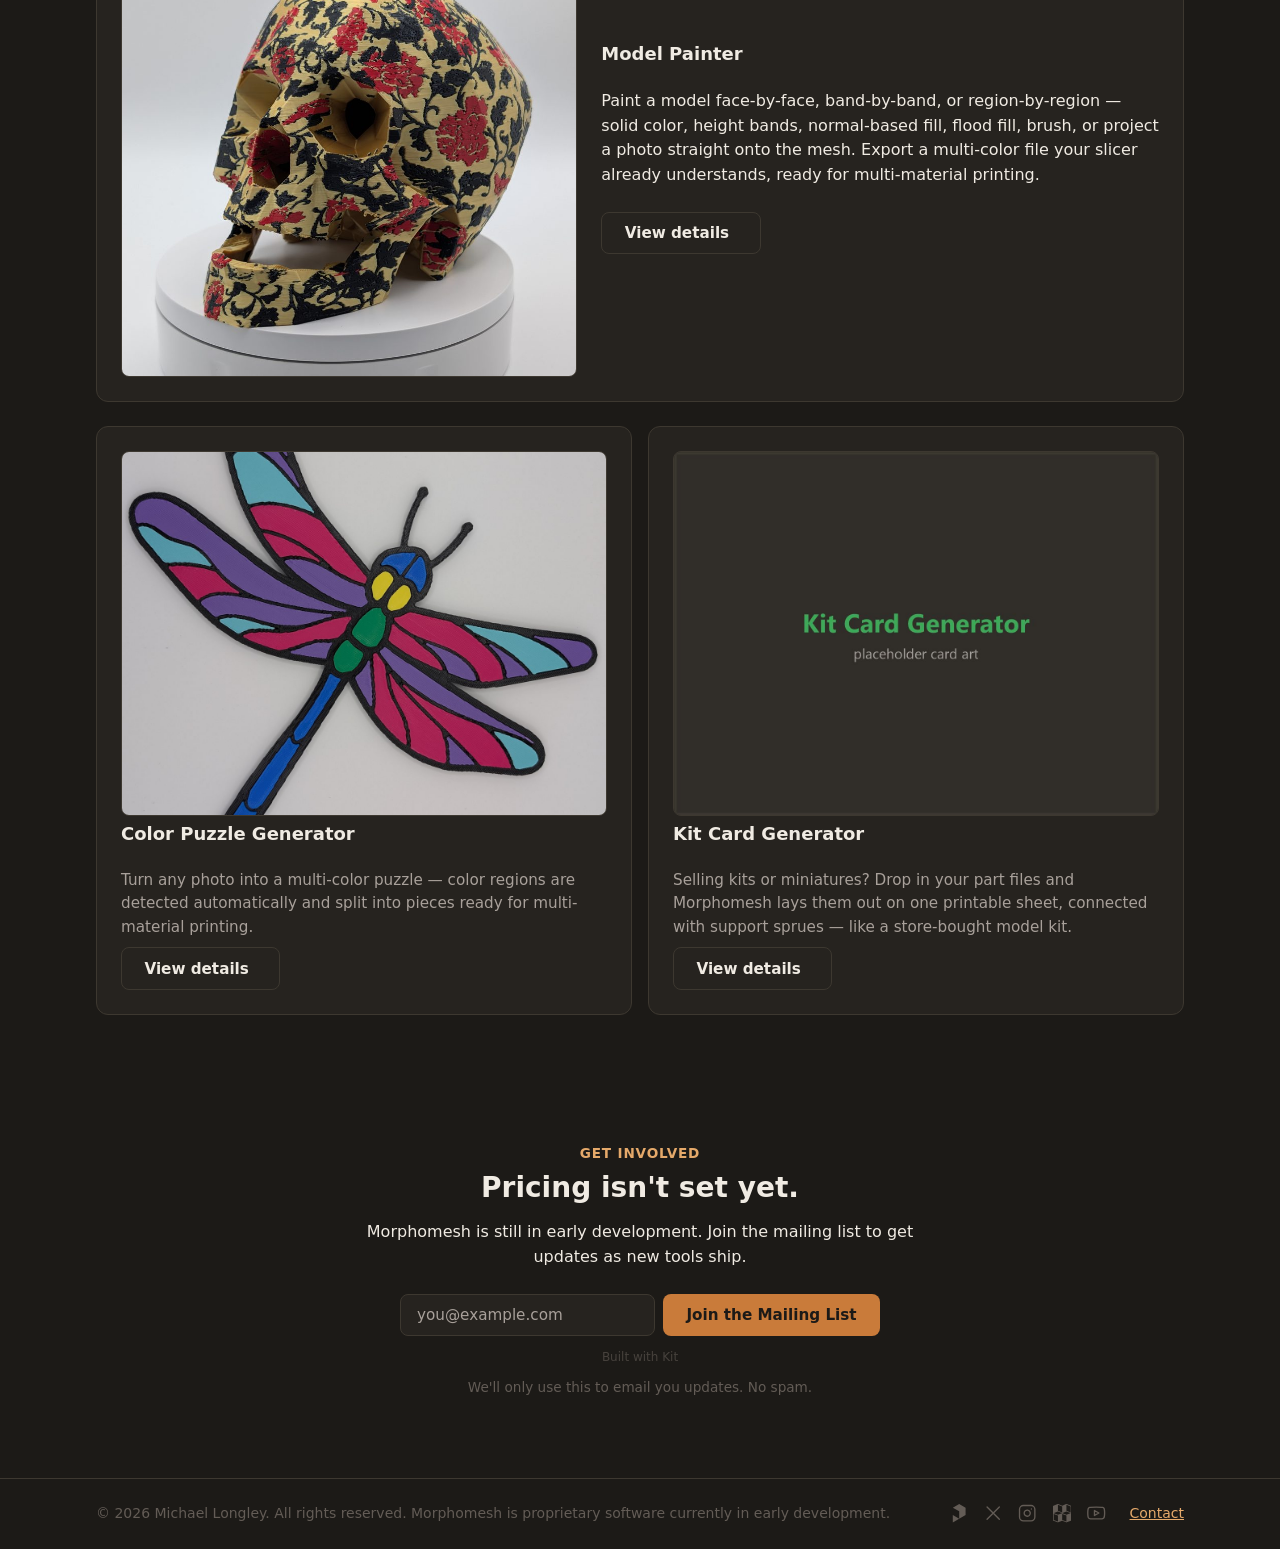
==== commit 2403bc6f: "Add 3D Printopia signup popup, booth number, and printed-piece credits - Homepage opens a mailing-li" ====
--- a/index.html
+++ b/index.html
@@ -34,7 +34,7 @@
   <a class="skip-link" href="#main">Skip to content</a>
 
   <a class="promo-banner" href="https://3dprintopia.com/" target="_blank" rel="noopener">
-    Check it out at 3D Printopia — Sept 26 &amp; 27, 2026
+    Check it out at 3D Printopia, Booth 417 — Sept 26 &amp; 27, 2026
   </a>
 
   <header class="site-header">
@@ -191,6 +191,36 @@
       </form>
     </dialog>
 
+    <!-- 3D Printopia signup popup — temporary; auto-disabled after the show by js/main.js. -->
+    <dialog id="signup-modal" class="tool-modal signup-modal" aria-labelledby="signup-modal-title" tabindex="-1">
+      <div class="tool-modal-inner">
+        <form method="dialog" class="signup-modal-close-form">
+          <button type="submit" class="tool-modal-close" aria-label="Close">&times;</button>
+        </form>
+        <span class="eyebrow">Welcome, 3D Printopia!</span>
+        <h2 id="signup-modal-title">Join the mailing list</h2>
+        <p class="modal-description">Morphomesh is still in early development. Get updates as new tools ship.</p>
+        <form action="https://app.kit.com/forms/9769338/subscriptions" class="seva-form formkit-form" method="post" data-sv-form="9769338" data-uid="7a03fa3724" data-format="inline" data-version="5" data-options="{&quot;settings&quot;:{&quot;after_subscribe&quot;:{&quot;action&quot;:&quot;message&quot;,&quot;success_message&quot;:&quot;Success! Now check your email to confirm your subscription.&quot;,&quot;redirect_url&quot;:&quot;&quot;},&quot;analytics&quot;:{&quot;google&quot;:null,&quot;fathom&quot;:null,&quot;facebook&quot;:null,&quot;segment&quot;:null,&quot;pinterest&quot;:null,&quot;sparkloop&quot;:null,&quot;googletagmanager&quot;:null},&quot;modal&quot;:{&quot;trigger&quot;:&quot;timer&quot;,&quot;scroll_percentage&quot;:null,&quot;timer&quot;:5,&quot;devices&quot;:&quot;all&quot;,&quot;show_once_every&quot;:15},&quot;powered_by&quot;:{&quot;show&quot;:true,&quot;url&quot;:&quot;https://kit.com/features/forms?utm_campaign=poweredby&amp;utm_content=form&amp;utm_medium=referral&amp;utm_source=dynamic&quot;},&quot;recaptcha&quot;:{&quot;enabled&quot;:false},&quot;return_visitor&quot;:{&quot;action&quot;:&quot;show&quot;,&quot;custom_content&quot;:&quot;&quot;},&quot;slide_in&quot;:{&quot;display_in&quot;:&quot;bottom_right&quot;,&quot;trigger&quot;:&quot;timer&quot;,&quot;scroll_percentage&quot;:null,&quot;timer&quot;:5,&quot;devices&quot;:&quot;all&quot;,&quot;show_once_every&quot;:15},&quot;sticky_bar&quot;:{&quot;display_in&quot;:&quot;top&quot;,&quot;trigger&quot;:&quot;timer&quot;,&quot;scroll_percentage&quot;:null,&quot;timer&quot;:5,&quot;devices&quot;:&quot;all&quot;,&quot;show_once_every&quot;:15}},&quot;version&quot;:&quot;5&quot;}" min-width="400 500 600 700 800">
+          <div data-style="clean">
+            <ul class="formkit-alert formkit-alert-error" data-element="errors" data-group="alert"></ul>
+            <div data-element="fields" data-stacked="false" class="seva-fields formkit-fields">
+              <div class="formkit-field">
+                <input class="formkit-input" name="email_address" aria-label="Email Address" placeholder="you@example.com" required type="email">
+              </div>
+              <button data-element="submit" class="formkit-submit btn btn-primary">
+                <span class="formkit-spinner"><span></span><span></span><span></span></span>
+                <span>Join the Mailing List</span>
+              </button>
+            </div>
+            <div class="formkit-powered-by-convertkit-container">
+              <a href="https://kit.com/features/forms?utm_campaign=poweredby&amp;utm_content=form&amp;utm_medium=referral&amp;utm_source=dynamic" data-element="powered-by" class="formkit-powered-by-convertkit" data-variant="dark" target="_blank" rel="nofollow noopener">Built with Kit</a>
+            </div>
+          </div>
+        </form>
+        <p class="privacy-note">We'll only use this to email you updates. No spam.</p>
+      </div>
+    </dialog>
+
     <template id="tpl-model-painter">
       <h2 id="modal-title-model-painter">Model Painter</h2>
       <p class="modal-description">Model Painter gives you a full multi-color toolkit: paint face-by-face, band-by-band, or region-by-region with solid color, height bands, normal-based fill, flood fill, or a brush — or wrap a photo directly onto the model's surface, conforming to its curves instead of sitting flat on top. However you paint it, Model Painter exports with native slicer color data so it prints correctly with your multi-color setup.</p>
--- a/css/layout.css
+++ b/css/layout.css
@@ -109,7 +109,8 @@
 
 /* On secondary pages (no hero wordmark standing in for the header at the
    top of the page), show the header statically instead of fixed/hidden. */
-body.page-credits .site-header {
+body.page-credits .site-header,
+body.page-booth .site-header {
   position: static;
   transform: none;
   opacity: 1;
--- a/css/components.css
+++ b/css/components.css
@@ -377,6 +377,149 @@
   color: var(--accent-text);
 }
 
+/* Printed pieces: one card per piece, each with its own #slug anchor so
+   booth volunteers can send visitors straight to a piece's sources. */
+.piece-index {
+  display: flex;
+  flex-wrap: wrap;
+  gap: 0.4rem;
+  margin-bottom: var(--space-3);
+}
+
+.piece-index a {
+  font-size: 0.85rem;
+  font-weight: 600;
+  color: var(--text-muted);
+  text-decoration: none;
+  border: 1px solid var(--border);
+  border-radius: 999px;
+  padding: 0.25rem 0.75rem;
+}
+
+.piece-index a:hover {
+  color: var(--text);
+  border-color: var(--accent);
+}
+
+.credits-group .pieces + h3 {
+  margin-top: var(--space-3);
+}
+
+.pieces {
+  display: grid;
+  grid-template-columns: repeat(auto-fill, minmax(min(100%, 340px), 1fr));
+  gap: var(--space-2);
+}
+
+.piece {
+  background: var(--surface);
+  border: 1px solid var(--border);
+  border-top: 3px solid var(--border);
+  border-radius: var(--radius-box);
+  padding: var(--space-2);
+  scroll-margin-top: 5rem;
+}
+
+.piece--color-puzzle { border-top-color: var(--mm-print-teal); }
+.piece--model-painter { border-top-color: var(--mm-print-amber); }
+.piece--preview {
+  border-top-color: transparent;
+  background:
+    repeating-linear-gradient(90deg, var(--mm-print-teal) 0 12px, var(--mm-print-amber) 12px 24px) top / 100% 3px no-repeat border-box,
+    var(--surface);
+}
+
+/* Highlight the piece someone was linked to. */
+.piece:target {
+  border-color: var(--accent);
+  box-shadow: 0 0 0 2px var(--accent-wash);
+}
+
+.piece-head {
+  display: flex;
+  flex-wrap: wrap;
+  align-items: baseline;
+  gap: 0.3rem 0.6rem;
+  margin-bottom: var(--space-1);
+}
+
+.piece-head h4 {
+  margin: 0;
+  font-size: 1.05rem;
+}
+
+.piece-head h4 a {
+  color: var(--text);
+  text-decoration: none;
+}
+
+.piece-tag {
+  font-size: 0.72rem;
+  font-weight: 600;
+  color: var(--text-muted);
+  border: 1px solid currentColor;
+  border-radius: var(--radius-badge);
+  padding: 0.05rem 0.5rem;
+}
+
+.piece-tag--fan {
+  color: var(--text-dim);
+  border-style: dashed;
+}
+
+.piece-sources {
+  margin: 0;
+  font-size: 0.92rem;
+}
+
+.piece-sources dt {
+  font-size: 0.75rem;
+  font-weight: 600;
+  text-transform: uppercase;
+  letter-spacing: 0.03em;
+  color: var(--text-dim);
+  margin-top: 0.6rem;
+}
+
+.piece-sources dt:first-child {
+  margin-top: 0;
+}
+
+.piece-sources dd {
+  margin: 0.15rem 0 0;
+  color: var(--text);
+}
+
+.piece-sources ul {
+  margin: 0;
+  padding-left: 1.1em;
+}
+
+.piece-sources li + li {
+  margin-top: 0.3rem;
+}
+
+.piece-sources a,
+.piece-note a {
+  color: var(--accent-text);
+}
+
+.credit-meta {
+  color: var(--text-muted);
+}
+
+.credit-sub {
+  display: block;
+  font-size: 0.85rem;
+  color: var(--text-dim);
+}
+
+.piece-note {
+  margin: var(--space-1) 0 0;
+  font-size: 0.88rem;
+  color: var(--text-muted);
+}
+
 /* ─── Tool detail modal ──────────────────────────────────────────────── */
 
 .tool-modal {
@@ -425,6 +568,45 @@
 
 .modal-description {
   color: var(--text-muted);
+}
+
+/* ─── Signup popup (3D Printopia — temporary) ────────────────────────── */
+
+.signup-modal {
+  width: min(90vw, 520px);
+}
+
+.signup-modal:focus {
+  outline: none;
+}
+
+.signup-modal .tool-modal-inner {
+  text-align: center;
+}
+
+/* The close button needs its own method="dialog" form (the Kit form can't
+   be nested inside one), but that wrapper shouldn't take a flex gap slot. */
+.signup-modal-close-form {
+  display: contents;
+}
+
+/* Auto side margins would shrink-wrap the form inside the flex column. */
+.signup-modal .formkit-form {
+  margin: 0 auto;
+  width: 100%;
+}
+
+/* Stack the field and button so the button spans the field's full width. */
+.signup-modal .formkit-fields {
+  flex-direction: column;
+}
+
+.signup-modal .formkit-field {
+  flex: none;
+}
+
+.signup-modal .privacy-note {
+  margin: 0;
 }
 
 /* ─── Media carousel (modal) ─────────────────────────────────────────── */
